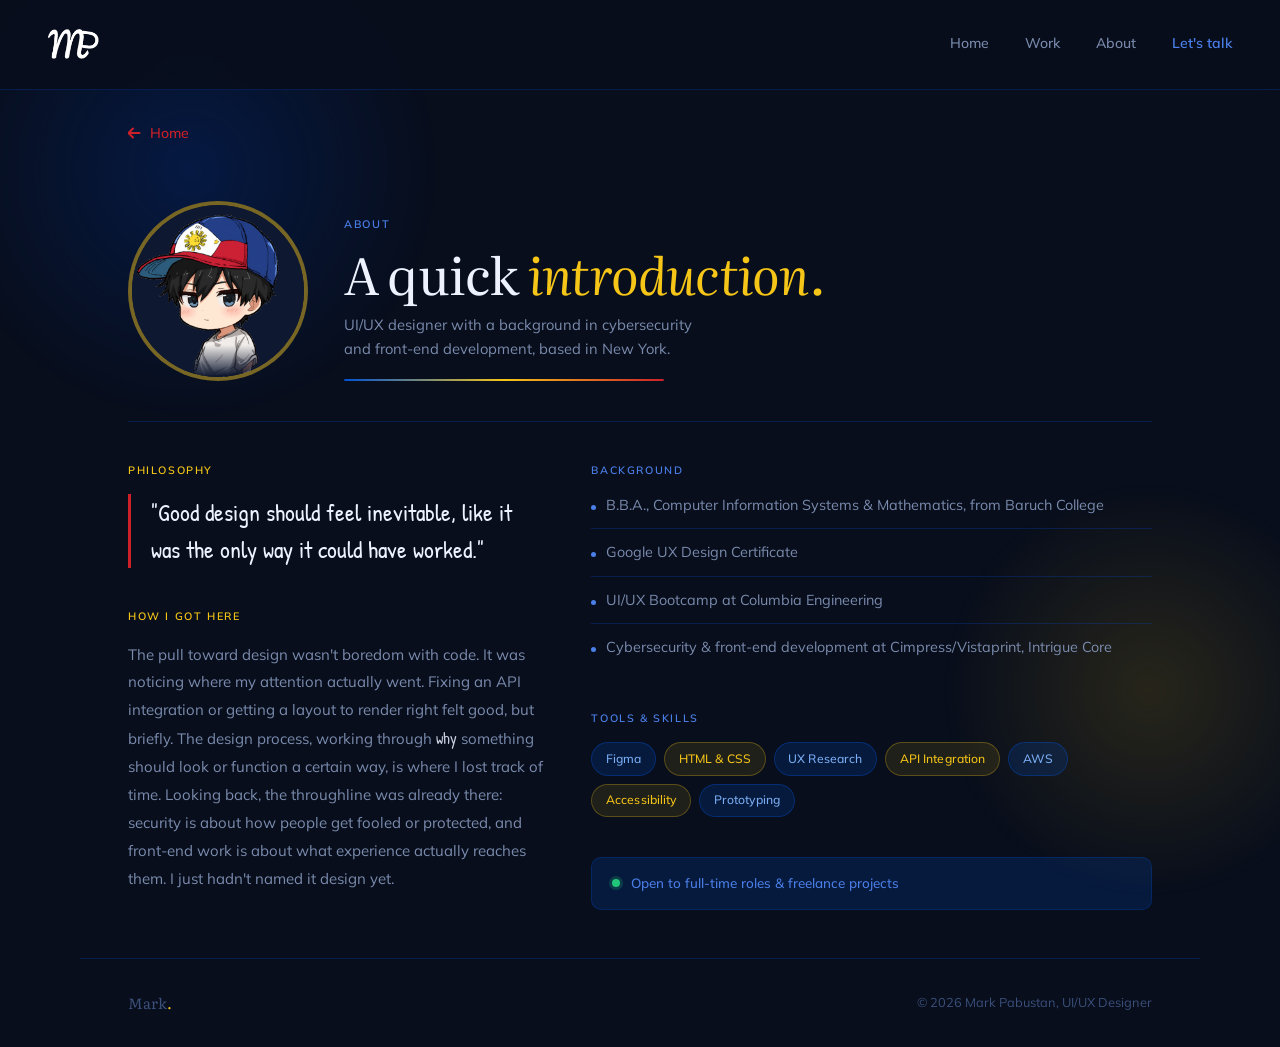
==== about.html @ f440bd7c "Add files via upload" ====
<!DOCTYPE html>
<html lang="en">
<head>
  <meta charset="UTF-8" />
  <meta name="viewport" content="width=device-width, initial-scale=1.0" />
  <title>About, Mark Pabustan</title>
  <link rel="preconnect" href="https://fonts.googleapis.com" />
  <link rel="preconnect" href="https://fonts.gstatic.com" crossorigin />
  <link href="https://fonts.googleapis.com/css2?family=Literata:ital,opsz,wght@0,18..144,400;0,18..144,500;1,18..144,400;1,18..144,500&family=Patrick+Hand&family=Mulish:wght@300;400;500;600&display=swap" rel="stylesheet" />
  <link rel="stylesheet" href="about.css" />

  <!-- Favicon (theme-adaptive) -->
  <link rel="icon" href="images/favicon-light.png" media="(prefers-color-scheme: light)">
  <link rel="icon" href="images/favicon-dark.png" media="(prefers-color-scheme: dark)">
  <link rel="icon" href="images/favicon.ico" sizes="any">
  <link rel="apple-touch-icon" href="images/apple-touch-icon.png">
  <link rel="manifest" href="site.webmanifest">
  <meta name="theme-color" content="#0A0C12">

  <!-- Open Graph / social preview -->
  <meta property="og:type" content="website">
  <meta property="og:site_name" content="Mark Pabustan — UI/UX Designer">
  <meta property="og:title" content="About — Mark Pabustan, UI/UX Designer">
  <meta property="og:description" content="UI/UX designer with a background in cybersecurity and front-end development, based in New York.">
  <meta property="og:image" content="images/og-image.png">
  <meta name="twitter:card" content="summary_large_image">
  <meta name="twitter:title" content="About — Mark Pabustan, UI/UX Designer">
  <meta name="twitter:description" content="UI/UX designer with a background in cybersecurity and front-end development, based in New York.">
  <meta name="twitter:image" content="images/og-image.png">
</head>
<body>

  <a href="#main" class="skip-link">Skip to main content</a>

  <!-- Ambient glows -->
  <div class="glow glow-tl" aria-hidden="true"></div>
  <div class="glow glow-br" aria-hidden="true"></div>

  <!-- NAV -->
  <header>
    <nav class="nav" aria-label="Primary">
      <a href="index.html" class="nav-logo"><img src="images/logo-white.png" alt="Mark Pabustan, home" width="194" height="114"></a>
      <ul class="nav-links" id="nav-links">
        <li><a href="index.html">Home</a></li>
        <li><a href="index.html#work">Work</a></li>
        <li><a href="about.html">About</a></li>
        <li><a href="index.html#contact" class="nav-cta">Let's talk</a></li>
      </ul>
      <button class="nav-toggle" id="nav-toggle" aria-expanded="false" aria-controls="nav-links-mobile" aria-label="Open menu">
        <svg width="22" height="22" viewBox="0 0 22 22" fill="none" stroke="currentColor" stroke-width="1.8" stroke-linecap="round" aria-hidden="true">
          <path d="M3 6h16M3 11h16M3 16h16"/>
        </svg>
      </button>
    </nav>
    <ul class="nav-links-mobile" id="nav-links-mobile">
      <li><a href="index.html">Home</a></li>
      <li><a href="index.html#work">Work</a></li>
      <li><a href="about.html">About</a></li>
      <li><a href="index.html#contact" class="nav-cta">Let's talk</a></li>
    </ul>
  </header>

  <main id="main" class="page">

    <a href="index.html" class="subpage-back load-in" style="--d: 0.05s">
      <svg width="14" height="14" viewBox="0 0 14 14" fill="none" stroke="currentColor" stroke-width="2" stroke-linecap="round" stroke-linejoin="round" aria-hidden="true">
        <path d="M11.5 7h-9M5 2.5L0.5 7 5 11.5"/>
      </svg>
      Home
    </a>

    <!-- HERO -->
    <section class="hero load-in" style="--d: 0.1s" aria-labelledby="about-heading">
      <div class="avatar-wrap">

        <div class="avatar">
          <img src="images/avatar-port-circle.png" alt="Mark Pabustan" style="width:100%;height:100%;object-fit:cover;object-position:center center;position:relative;z-index:1;" />
        </div>

        <div class="hero-text">
          <p class="hero-eyebrow">About</p>
          <h1 id="about-heading">A quick <em>introduction.</em></h1>
          <p class="hero-sub">UI/UX designer with a background in cybersecurity and front-end development, based in New York.</p>
          <div class="rule-wrap" aria-hidden="true">
            <div class="rule-fill"></div>
          </div>
        </div>

      </div>
    </section>

    <div class="section-divider" aria-hidden="true"></div>

    <!-- CONTENT COLUMNS -->
    <div class="about-columns">

      <!-- LEFT — voice & personality -->
      <div class="about-left">

        <div class="about-block reveal">
          <p class="block-label block-label--gold">Philosophy</p>
          <blockquote class="philosophy-quote">
            "Good design should feel inevitable, like it was the only way it could have worked."
          </blockquote>
        </div>

        <div class="about-block reveal">
          <p class="block-label block-label--gold">How I got here</p>
          <p class="body-text">The pull toward design wasn't boredom with code. It was noticing where my attention actually went. Fixing an API integration or getting a layout to render right felt good, but briefly. The design process, working through <em>why</em> something should look or function a certain way, is where I lost track of time. Looking back, the throughline was already there: security is about how people get fooled or protected, and front-end work is about what experience actually reaches them. I just hadn't named it design yet.</p>
        </div>

      </div>

      <!-- RIGHT — facts & structure -->
      <div class="about-right">

        <div class="about-block reveal">
          <p class="block-label block-label--blue">Background</p>
          <ul class="facts-list">
            <li>
              <span class="facts-dot" aria-hidden="true"></span>
              B.B.A., Computer Information Systems &amp; Mathematics, from Baruch College
            </li>
            <li>
              <span class="facts-dot" aria-hidden="true"></span>
              Google UX Design Certificate
            </li>
            <li>
              <span class="facts-dot" aria-hidden="true"></span>
              UI/UX Bootcamp at Columbia Engineering
            </li>
            <li>
              <span class="facts-dot" aria-hidden="true"></span>
              Cybersecurity &amp; front-end development at Cimpress/Vistaprint, Intrigue Core
            </li>
          </ul>
        </div>

        <div class="about-block reveal">
          <p class="block-label block-label--blue">Tools &amp; skills</p>
          <div class="skills-row">
            <span class="skill-pill skill-pill--blue">Figma</span>
            <span class="skill-pill skill-pill--gold">HTML &amp; CSS</span>
            <span class="skill-pill skill-pill--blue">UX Research</span>
            <span class="skill-pill skill-pill--gold">API Integration</span>
            <span class="skill-pill skill-pill--blue">AWS</span>
            <span class="skill-pill skill-pill--gold">Accessibility</span>
            <span class="skill-pill skill-pill--blue">Prototyping</span>
          </div>
        </div>

        <div class="avail-bar reveal">
          <span class="avail-dot" aria-hidden="true"></span>
          <span>Open to full-time roles &amp; freelance projects</span>
        </div>

      </div>

    </div>

  </main>

  <!-- FOOTER -->
  <footer>
    <span class="footer-logo">Mark<span>.</span></span>
    <span class="footer-copy">© 2026 Mark Pabustan, UI/UX Designer</span>
  </footer>

  <script>
    /* ── Mobile nav toggle ── */
    const navToggle = document.getElementById('nav-toggle');
    const mobileNav = document.getElementById('nav-links-mobile');

    // Keep the mobile dropdown pinned directly under the sticky nav,
    // measuring its real height since it can wrap on small screens.
    function updateMobileNavOffset() {
      const headerEl = document.querySelector('.nav') || document.querySelector('.site-header');
      if (headerEl) {
        document.documentElement.style.setProperty('--mobile-nav-offset', headerEl.offsetHeight + 'px');
      }
    }
    updateMobileNavOffset();
    window.addEventListener('resize', updateMobileNavOffset);
    window.addEventListener('orientationchange', updateMobileNavOffset);

    navToggle.addEventListener('click', () => {
      updateMobileNavOffset();
      const isOpen = mobileNav.classList.toggle('is-open');
      navToggle.setAttribute('aria-expanded', String(isOpen));
      navToggle.setAttribute('aria-label', isOpen ? 'Close menu' : 'Open menu');
    });

    mobileNav.querySelectorAll('a').forEach(link => {
      link.addEventListener('click', () => {
        mobileNav.classList.remove('is-open');
        navToggle.setAttribute('aria-expanded', 'false');
        navToggle.setAttribute('aria-label', 'Open menu');
      });
    });

    /* ── Scroll-triggered reveals ── */
    const prefersReducedMotion = window.matchMedia('(prefers-reduced-motion: reduce)').matches;

    if (!prefersReducedMotion) {
      const revealEls = document.querySelectorAll('.reveal');
      const observer = new IntersectionObserver((entries) => {
        entries.forEach(entry => {
          if (entry.isIntersecting) {
            entry.target.classList.add('is-visible');
            observer.unobserve(entry.target);
          }
        });
      }, { threshold: 0, rootMargin: '0px 0px -10% 0px' });

      revealEls.forEach(el => observer.observe(el));
    } else {
      document.querySelectorAll('.reveal, .load-in').forEach(el => el.classList.add('is-visible'));
    }
  </script>

</body>
</html>
---- about.css ----
/* =============================================
   TOKENS — "Philippine Flag"
   Deep navy base, three accent families drawn
   from the flag: royal blue (structure),
   golden sun (personality/voice), red (one
   bold moment — the philosophy quote border
   and nav hover). White becomes chalk text.
   Fraunces display (matches index nav),
   Cormorant Garamond for editorial quotes,
   Outfit for all body and utility text.
============================================= */

@import url('https://fonts.googleapis.com/css2?family=Fraunces:ital,opsz,wght@0,9..144,400;0,9..144,500;1,9..144,400;1,9..144,500&family=Cormorant+Garamond:ital,wght@0,300;0,400;0,500;1,300;1,400;1,500&family=Outfit:wght@300;400;500;600&display=swap');

:root {
  /* ── Surfaces ── */
  --void:         #080E1C;
  --void-2:       #0D1427;
  --surface:      #0E1830;

  /* ── Text ── */
  --chalk:        #EEF2FF;
  --chalk-dim:    #C8D0E0;
  --chalk-quiet:  #7A8BAD;
  --chalk-muted:  #3A4F7A;

  /* ── Flag: Royal Blue ── */
  --blue:         #0052D6;
  --blue-bright:  #4A7FE8;
  --blue-light:   #7AAEF5;
  --blue-soft:    rgba(0, 82, 214, 0.18);
  --blue-line:    rgba(0, 82, 214, 0.25);
  --blue-glow:    rgba(0, 56, 168, 0.28);

  /* ── Flag: Golden Sun ── */
  --gold:         #F5C518;
  --gold-soft:    rgba(245, 197, 24, 0.10);
  --gold-line:    rgba(245, 197, 24, 0.28);
  --gold-ring:    rgba(245, 197, 24, 0.45);
  --gold-glow:    rgba(206, 163, 23, 0.16);

  /* ── Flag: Red ── */
  --red:          #CE2028;
  --red-soft:     rgba(206, 32, 40, 0.15);

  /* ── Green (availability only) ── */
  --green:        #22C77A;
  --green-glow:   rgba(34, 199, 122, 0.20);

  /* ── Typography ── */
  --serif-display: 'Literata', Georgia, serif;
  --serif-voice:   'Patrick Hand', cursive;
  --sans:          'Mulish', -apple-system, BlinkMacSystemFont, sans-serif;

  /* ── Layout ── */
  --measure:      640px;
  --measure-wide: 1120px;

  /* ── Motion ── */
  --ease-out:    cubic-bezier(0.22, 1, 0.36, 1);
  --ease-spring: cubic-bezier(0.34, 1.56, 0.64, 1);
}

/* =============================================
   RESET & BASE
============================================= */
*, *::before, *::after { box-sizing: border-box; margin: 0; padding: 0; }

html { scroll-behavior: smooth; font-size: 16px; }

@media (prefers-reduced-motion: reduce) {
  html { scroll-behavior: auto; }
  *, *::before, *::after {
    animation-duration: 0.01ms !important;
    transition-duration: 0.01ms !important;
  }
}

body {
  background: var(--void);
  color: var(--chalk-dim);
  font-family: var(--sans);
  font-size: 17px;
  line-height: 1.65;
  -webkit-font-smoothing: antialiased;
  overflow-x: hidden;
  position: relative;
}

a { color: var(--blue-bright); text-decoration: none; }

img { max-width: 100%; display: block; }

a:focus-visible,
button:focus-visible {
  outline: 2px solid var(--blue-bright);
  outline-offset: 3px;
  border-radius: 4px;
}

::selection {
  background: var(--blue);
  color: var(--chalk);
}

/* =============================================
   SKIP LINK
============================================= */
.skip-link {
  position: absolute;
  left: -9999px;
  top: 0;
  background: var(--blue-bright);
  color: var(--void);
  padding: 0.75rem 1.25rem;
  border-radius: 6px;
  z-index: 200;
  font-size: 0.9rem;
  font-weight: 600;
}

.skip-link:focus { left: 1rem; top: 1rem; }

/* =============================================
   AMBIENT GLOWS
   Blue top-left (near avatar, flag's blue field),
   gold bottom-right (the golden sun radiating out).
============================================= */
.glow {
  position: fixed;
  border-radius: 50%;
  pointer-events: none;
  z-index: 0;
  filter: blur(1px);
}

.glow-tl {
  top: -80px;
  left: -60px;
  width: 500px;
  height: 500px;
  background: radial-gradient(circle, var(--blue-glow), transparent 70%);
}

.glow-br {
  bottom: 0;
  right: -80px;
  width: 420px;
  height: 420px;
  background: radial-gradient(circle, var(--gold-glow), transparent 70%);
}

/* =============================================
   ENTRANCE ANIMATIONS
============================================= */
.load-in {
  opacity: 0;
  transform: translateY(24px);
  animation: load-in-rise 0.85s var(--ease-out) forwards;
  animation-delay: var(--d, 0s);
}

@keyframes load-in-rise {
  from { opacity: 0; transform: translateY(24px); }
  to   { opacity: 1; transform: translateY(0); }
}

.reveal {
  opacity: 0;
  transform: translateY(28px);
  transition: opacity 0.7s var(--ease-spring), transform 0.7s var(--ease-spring);
}

.reveal.is-visible {
  opacity: 1;
  transform: translateY(0);
}

/* =============================================
   NAV
============================================= */
.nav {
  position: sticky;
  top: 0;
  z-index: 100;
  display: flex;
  align-items: center;
  justify-content: space-between;
  padding: 1.4rem 3rem;
  background: rgba(8, 14, 28, 0.90);
  backdrop-filter: blur(10px);
  -webkit-backdrop-filter: blur(10px);
  border-bottom: 1px solid var(--blue-line);
}

.nav-logo {
  display: inline-flex;
  align-items: center;
  min-height: 44px;
}

.nav-logo img {
  height: 30px;
  width: auto;
  display: block;
}

.nav-links {
  display: flex;
  align-items: center;
  gap: 2.25rem;
  list-style: none;
}

.nav-links a {
  font-size: 0.88rem;
  font-weight: 500;
  color: var(--chalk-quiet);
  position: relative;
  padding-bottom: 2px;
  display: inline-flex;
  align-items: center;
  min-height: 44px;
  transition: color 0.2s ease;
}

/* Nav hover — red underline, the flag's boldest color */
.nav-links a::after {
  content: '';
  position: absolute;
  left: 0;
  bottom: 10px;
  width: 0%;
  height: 2px;
  background: var(--red);
  border-radius: 2px;
  transition: width 0.25s var(--ease-out);
}

.nav-links a:hover { color: var(--chalk); }
.nav-links a:hover::after,
.nav-links a:focus-visible::after { width: 100%; }

.nav-cta {
  color: var(--blue-bright) !important;
  font-weight: 600 !important;
}

.nav-cta:hover { color: var(--gold) !important; }
.nav-cta::after { background: var(--gold) !important; }

.nav-toggle {
  display: none;
  align-items: center;
  justify-content: center;
  width: 44px;
  height: 44px;
  background: none;
  border: none;
  color: var(--chalk);
  cursor: pointer;
  border-radius: 8px;
}

.nav-toggle:hover { background: var(--blue-soft); }

.nav-links-mobile {
  display: none;
  list-style: none;
  flex-direction: column;
  background: var(--void-2);
  border-bottom: 1px solid var(--blue-line);
  position: relative;
  z-index: 100;
}

.nav-links-mobile.is-open { display: flex; }

.nav-links-mobile li { border-top: 1px solid var(--blue-line); }
.nav-links-mobile li:first-child { border-top: none; }

.nav-links-mobile a {
  display: flex;
  align-items: center;
  min-height: 48px;
  padding: 0 1.25rem;
  font-size: 0.95rem;
  font-weight: 500;
  color: var(--chalk-quiet);
  transition: color 0.2s ease;
}

.nav-links-mobile a:hover { color: var(--chalk); }
.nav-links-mobile a.nav-cta { color: var(--blue-bright); font-weight: 600; }

/* =============================================
   PAGE FRAME
============================================= */
.page {
  max-width: var(--measure-wide);
  margin: 0 auto;
  padding: 0 3rem;
  position: relative;
  z-index: 1;
}

/* =============================================
   BACK LINK — red, the flag's accent colour
============================================= */
.subpage-back {
  display: inline-flex;
  align-items: center;
  gap: 0.5rem;
  font-size: 0.88rem;
  font-weight: 500;
  color: var(--red);
  margin: 2rem 0 1rem;
  transition: opacity 0.2s ease;
}

.subpage-back:hover { opacity: 0.75; }

/* =============================================
   HERO — avatar left, intro text right
============================================= */
.hero {
  padding: clamp(1.5rem, 4vw, 2.5rem) 0 2rem;
}

.avatar-wrap {
  display: flex;
  align-items: flex-end;
  gap: 2.25rem;
}

/* ── Avatar ── */
.avatar {
  width: 180px;
  height: 180px;
  border-radius: 50%;
  background: var(--surface);
  border: 4px solid var(--gold-ring);
  display: flex;
  flex-direction: column;
  align-items: center;
  justify-content: center;
  flex-shrink: 0;
  position: relative;
  overflow: hidden;
}

/* Gold sun glow behind the avatar */
.avatar::before {
  content: '';
  position: absolute;
  inset: -14px;
  border-radius: 50%;
  background: radial-gradient(circle, rgba(245, 197, 24, 0.14), transparent 65%);
  pointer-events: none;
  z-index: 0;
}

/* Avatar photo — bottom-anchored so head + torso are visible */
.avatar img {
  position: absolute;
  bottom: 0;
  left: 50%;
  transform: translateX(-50%);
  width: 88%;
  height: auto;
  object-fit: contain;
  object-position: top center;
  z-index: 1;
}

/* Fade bottom edge to blend white bg into navy surface */
.avatar::after {
  content: '';
  position: absolute;
  bottom: 0;
  left: 0;
  right: 0;
  height: 32px;
  background: linear-gradient(to top, var(--surface), transparent);
  z-index: 2;
  pointer-events: none;
}

.avatar-icon {
  width: 52px;
  height: 52px;
  color: var(--gold);
  position: relative;
  z-index: 1;
  margin-bottom: 6px;
}

.avatar-label {
  font-size: 0.6rem;
  font-weight: 600;
  letter-spacing: 0.12em;
  text-transform: uppercase;
  color: var(--chalk-muted);
  position: relative;
  z-index: 1;
}

/* ── Hero text ── */
.hero-text { flex: 1; min-width: 0; }

.hero-eyebrow {
  font-size: 0.68rem;
  font-weight: 600;
  letter-spacing: 0.16em;
  text-transform: uppercase;
  color: var(--blue-bright);
  margin-bottom: 0.65rem;
}

.hero h1,
.hero-text h1 {
  font-family: var(--serif-display);
  font-weight: 400;
  font-size: clamp(2.2rem, 4.5vw, 3.2rem);
  line-height: 1.1;
  color: var(--chalk);
  margin: 0 0 0.75rem;
  letter-spacing: -0.015em;
}

.hero h1 em,
.hero-text h1 em {
  font-style: italic;
  color: var(--gold);
}

.hero-sub {
  font-size: 0.92rem;
  color: var(--chalk-quiet);
  line-height: 1.65;
  max-width: 42ch;
}

/* ── Animated gradient rule: blue → gold → red (flag stripe order) ── */
.rule-wrap {
  margin-top: 1.1rem;
  height: 2px;
  background: var(--blue-line);
  border-radius: 2px;
  overflow: hidden;
  max-width: 320px;
}

.rule-fill {
  height: 100%;
  width: 0%;
  background: linear-gradient(90deg, var(--blue), var(--gold), var(--red));
  border-radius: 2px;
  animation: rule-draw 1.3s var(--ease-out) 0.5s forwards;
}

@keyframes rule-draw {
  from { width: 0%; }
  to   { width: 100%; }
}

/* =============================================
   SECTION DIVIDER
============================================= */
.section-divider {
  height: 1px;
  background: var(--blue-line);
  margin: 0.5rem 0 0;
}

/* =============================================
   CONTENT COLUMNS
============================================= */
.about-columns {
  display: grid;
  grid-template-columns: 1fr 1.35fr;
  gap: 3rem;
  padding: 2.5rem 0 3rem;
}

.about-left,
.about-right {
  display: flex;
  flex-direction: column;
  gap: 2.5rem;
}

/* =============================================
   BLOCK LABELS
   Gold — voice and personality (left column)
   Blue — facts and structure (right column)
============================================= */
.block-label {
  font-size: 0.67rem;
  font-weight: 600;
  letter-spacing: 0.15em;
  text-transform: uppercase;
  margin-bottom: 0.9rem;
  display: block;
}

.block-label--gold { color: var(--gold); }
.block-label--blue { color: var(--blue-bright); }

/* =============================================
   PHILOSOPHY QUOTE
   Red left border — the flag's boldest colour
   given its one strong structural moment.
============================================= */
.philosophy-quote {
  font-family: var(--serif-voice);
  font-style: normal;
  font-weight: 400;
  font-size: clamp(1.25rem, 2.2vw, 1.5rem);
  line-height: 1.55;
  color: var(--chalk);
  border: none;
  padding: 0 0 0 1.25rem;
  margin: 0;
  border-left: 3px solid var(--red);
}

/* =============================================
   BODY TEXT
============================================= */
.body-text {
  font-size: 0.94rem;
  line-height: 1.85;
  color: var(--chalk-quiet);
}

.body-text em {
  font-style: normal;
  color: var(--chalk-dim);
  font-family: var(--serif-voice);
  font-size: 1.06em;
}

/* =============================================
   FACTS LIST
============================================= */
.facts-list { list-style: none; }

.facts-list li {
  font-size: 0.9rem;
  color: var(--chalk-quiet);
  padding: 0.75rem 0;
  border-top: 1px solid var(--blue-line);
  line-height: 1.55;
  display: flex;
  align-items: baseline;
  gap: 0.6rem;
}

.facts-list li:first-child {
  border-top: none;
  padding-top: 0;
}

.facts-dot {
  width: 5px;
  height: 5px;
  border-radius: 50%;
  background: var(--blue-bright);
  flex-shrink: 0;
  margin-top: 7px;
}

/* =============================================
   SKILL PILLS
   Blue — design tools and methods
   Gold — technical / engineering skills
============================================= */
.skills-row {
  display: flex;
  flex-wrap: wrap;
  gap: 0.5rem;
}

.skill-pill {
  font-size: 0.76rem;
  font-weight: 500;
  padding: 0.35rem 0.85rem;
  border-radius: 999px;
  letter-spacing: 0.01em;
}

.skill-pill--blue {
  color: var(--blue-light);
  background: var(--blue-soft);
  border: 1px solid rgba(0, 82, 214, 0.35);
}

.skill-pill--gold {
  color: var(--gold);
  background: var(--gold-soft);
  border: 1px solid var(--gold-line);
}

/* =============================================
   AVAILABILITY BAR — green dot signals "open"
============================================= */
.avail-bar {
  display: flex;
  align-items: center;
  gap: 0.7rem;
  padding: 0.9rem 1.2rem;
  background: var(--blue-soft);
  border: 1px solid var(--blue-line);
  border-radius: 10px;
}

.avail-dot {
  width: 8px;
  height: 8px;
  border-radius: 50%;
  background: var(--green);
  flex-shrink: 0;
  box-shadow: 0 0 0 3px var(--green-glow);
}

.avail-bar span {
  font-size: 0.84rem;
  font-weight: 500;
  color: var(--blue-bright);
}

/* =============================================
   FOOTER
============================================= */
footer {
  border-top: 1px solid var(--blue-line);
  padding: 2rem 3rem;
  display: flex;
  align-items: center;
  justify-content: space-between;
  gap: 1rem;
  max-width: var(--measure-wide);
  margin: 0 auto;
  position: relative;
  z-index: 1;
}

.footer-logo {
  font-family: var(--serif-display);
  font-size: 0.92rem;
  color: var(--chalk-muted);
}

.footer-logo span { color: var(--gold); }

.footer-copy {
  font-size: 0.8rem;
  color: var(--chalk-muted);
}

/* =============================================
   RESPONSIVE — 1024px
============================================= */
@media (max-width: 1024px) {
  .page  { padding: 0 2.25rem; }
  .nav   { padding: 1.2rem 2.25rem; }
  footer { padding: 1.75rem 2.25rem; }
}

/* =============================================
   RESPONSIVE — 900px
============================================= */
@media (max-width: 900px) {
  .nav        { padding: 1.1rem 1.75rem; }
  .nav-links  { gap: 1.5rem; }
  .page       { padding: 0 1.75rem; }

  .about-columns {
    grid-template-columns: 1fr;
    gap: 2rem;
    padding-bottom: 2.5rem;
  }

  footer { padding: 1.75rem; }
}

/* =============================================
   RESPONSIVE — 640px (mobile)
============================================= */
@media (max-width: 640px) {
  .nav-links  { display: none; }
  .nav-toggle { display: flex; order: -1; }
  .nav-logo { order: 1; }
  .nav { z-index: 101; }

  /* Pinned mobile dropdown — stays fixed directly under the sticky
     nav as the page scrolls, instead of scrolling away with content. */
  .nav-links-mobile.is-open {
    position: fixed;
    top: var(--mobile-nav-offset, 64px);
    left: 0;
    right: 0;
    max-height: calc(100vh - var(--mobile-nav-offset, 64px));
    overflow-y: auto;
    z-index: 99;
  }
  .nav        { padding: 1rem 1.25rem; }
  .page       { padding: 0 1.25rem; }

  /* Stack avatar above headline on small screens */
  .avatar-wrap {
    flex-direction: column;
    align-items: flex-start;
    gap: 1.5rem;
  }

  .avatar {
    width: 140px;
    height: 140px;
  }

  .avatar-icon {
    width: 40px;
    height: 40px;
  }

  .rule-wrap { max-width: 100%; }

  footer {
    flex-direction: column;
    text-align: center;
    padding: 1.5rem 1.25rem;
    gap: 0.5rem;
  }

  .glow { display: none; }
}

/* =============================================
   RESPONSIVE — 400px
============================================= */
@media (max-width: 400px) {
  .hero h1,
  .hero-text h1 { font-size: clamp(1.9rem, 10vw, 2.4rem); }

  .avatar {
    width: 120px;
    height: 120px;
  }
}
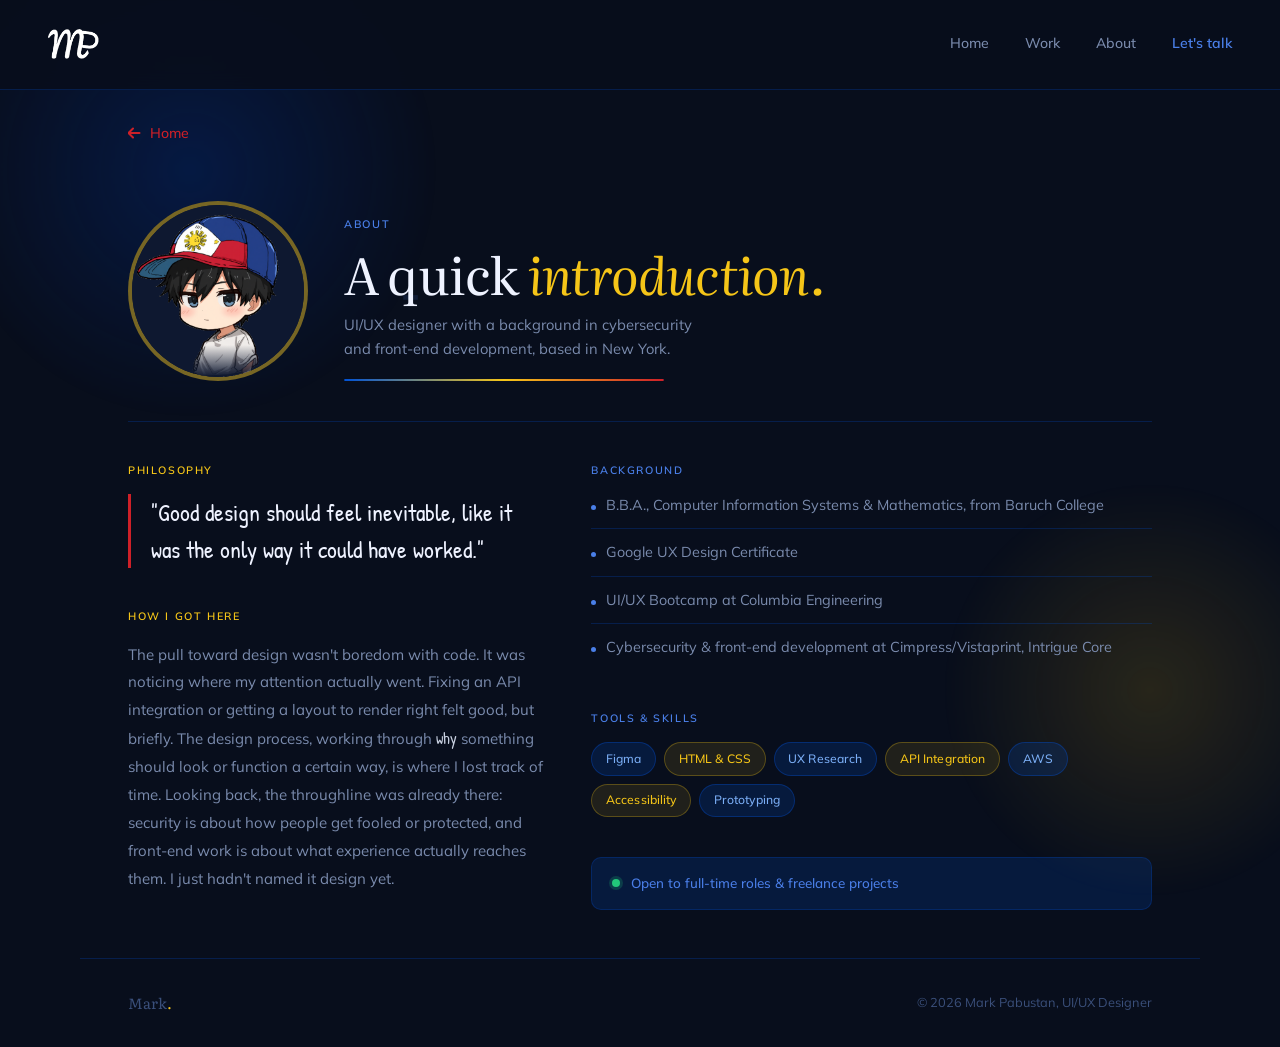
==== commit d5f8ada2: "Add files via upload" ====
--- a/about.html
+++ b/about.html
@@ -29,6 +29,8 @@
   <meta name="twitter:image" content="images/og-image.png">
 </head>
 <body>
+
+  <canvas id="glitch-bg" aria-hidden="true"></canvas>
 
   <a href="#main" class="skip-link">Skip to main content</a>
 
@@ -166,6 +168,8 @@
     <span class="footer-copy">© 2026 Mark Pabustan, UI/UX Designer</span>
   </footer>
 
+  <script src="glitch-bg.js"></script>
+
   <script>
     /* ── Mobile nav toggle ── */
     const navToggle = document.getElementById('nav-toggle');
--- a/about.css
+++ b/about.css
@@ -85,6 +85,25 @@
   -webkit-font-smoothing: antialiased;
   overflow-x: hidden;
   position: relative;
+}
+
+/* =============================================
+   GLITCH BACKGROUND
+   Full-page, fixed, always running. Sits behind
+   everything else on the page (nav, glows, content
+   are all layered above it). Not paused for
+   prefers-reduced-motion — kept deliberately slow
+   and faint instead, same call as index.html's
+   matrix-bg.
+============================================= */
+#glitch-bg {
+  position: fixed;
+  inset: 0;
+  width: 100vw;
+  height: 100vh;
+  z-index: -1;
+  pointer-events: none;
+  display: block;
 }
 
 a { color: var(--blue-bright); text-decoration: none; }
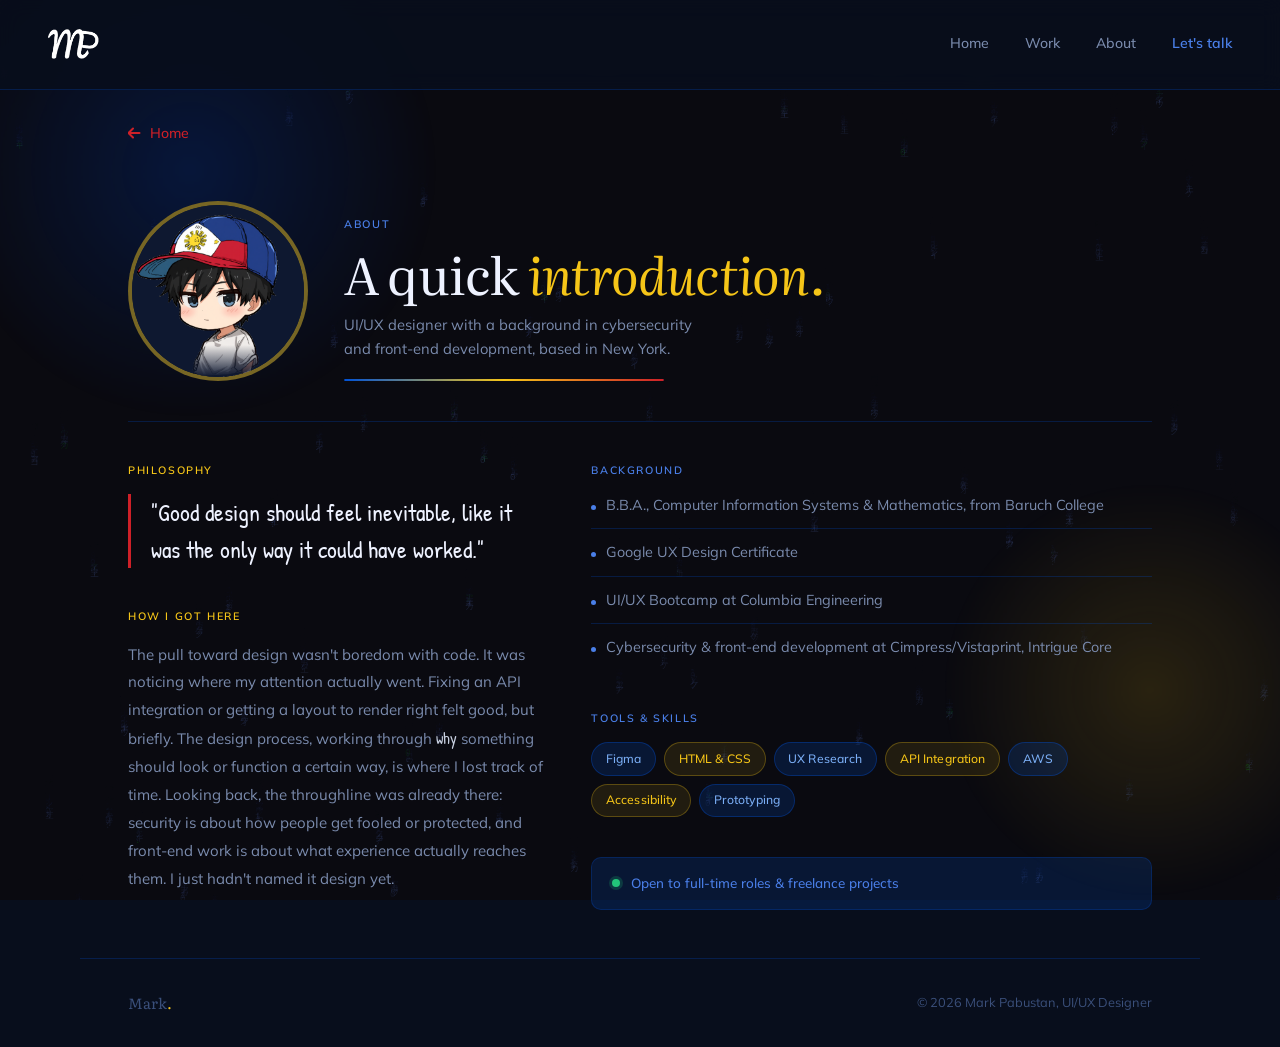
==== commit 2680fad4: "Add files via upload" ====
--- a/about.html
+++ b/about.html
@@ -30,7 +30,7 @@
 </head>
 <body>
 
-  <canvas id="glitch-bg" aria-hidden="true"></canvas>
+  <canvas id="matrix-bg" aria-hidden="true"></canvas>
 
   <a href="#main" class="skip-link">Skip to main content</a>
 
@@ -168,7 +168,7 @@
     <span class="footer-copy">© 2026 Mark Pabustan, UI/UX Designer</span>
   </footer>
 
-  <script src="glitch-bg.js"></script>
+  <script src="matrix-bg.js"></script>
 
   <script>
     /* ── Mobile nav toggle ── */
--- a/about.css
+++ b/about.css
@@ -96,7 +96,7 @@
    and faint instead, same call as index.html's
    matrix-bg.
 ============================================= */
-#glitch-bg {
+#matrix-bg {
   position: fixed;
   inset: 0;
   width: 100vw;
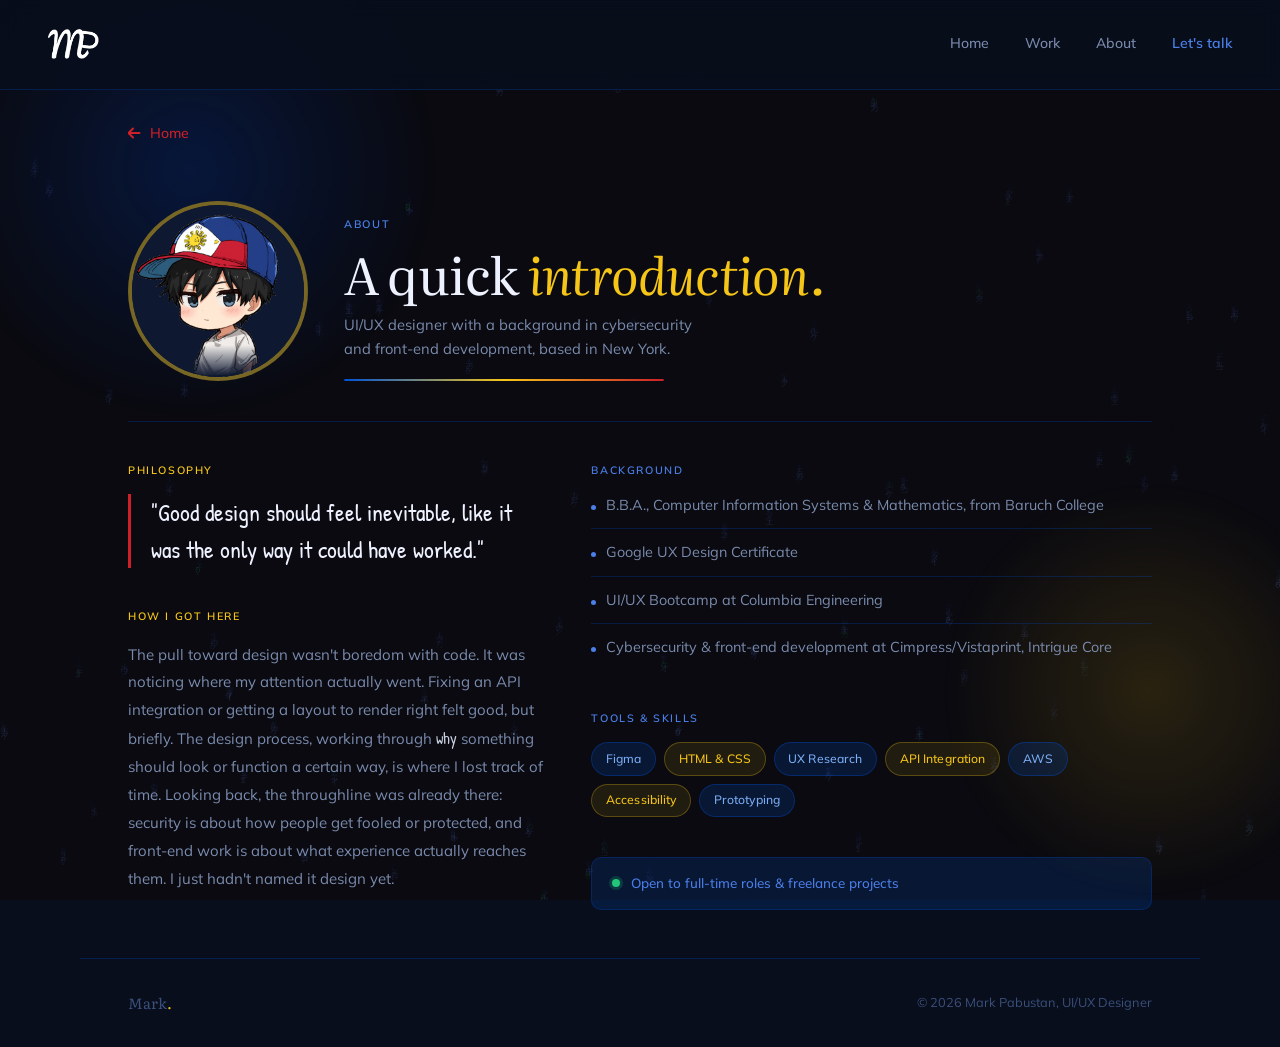
==== commit f41a25bf: "Add files via upload" ====
--- a/about.html
+++ b/about.html
@@ -29,6 +29,7 @@
   <meta name="twitter:image" content="images/og-image.png">
 </head>
 <body>
+  <script src="page-transitions.js"></script>
 
   <canvas id="matrix-bg" aria-hidden="true"></canvas>
 
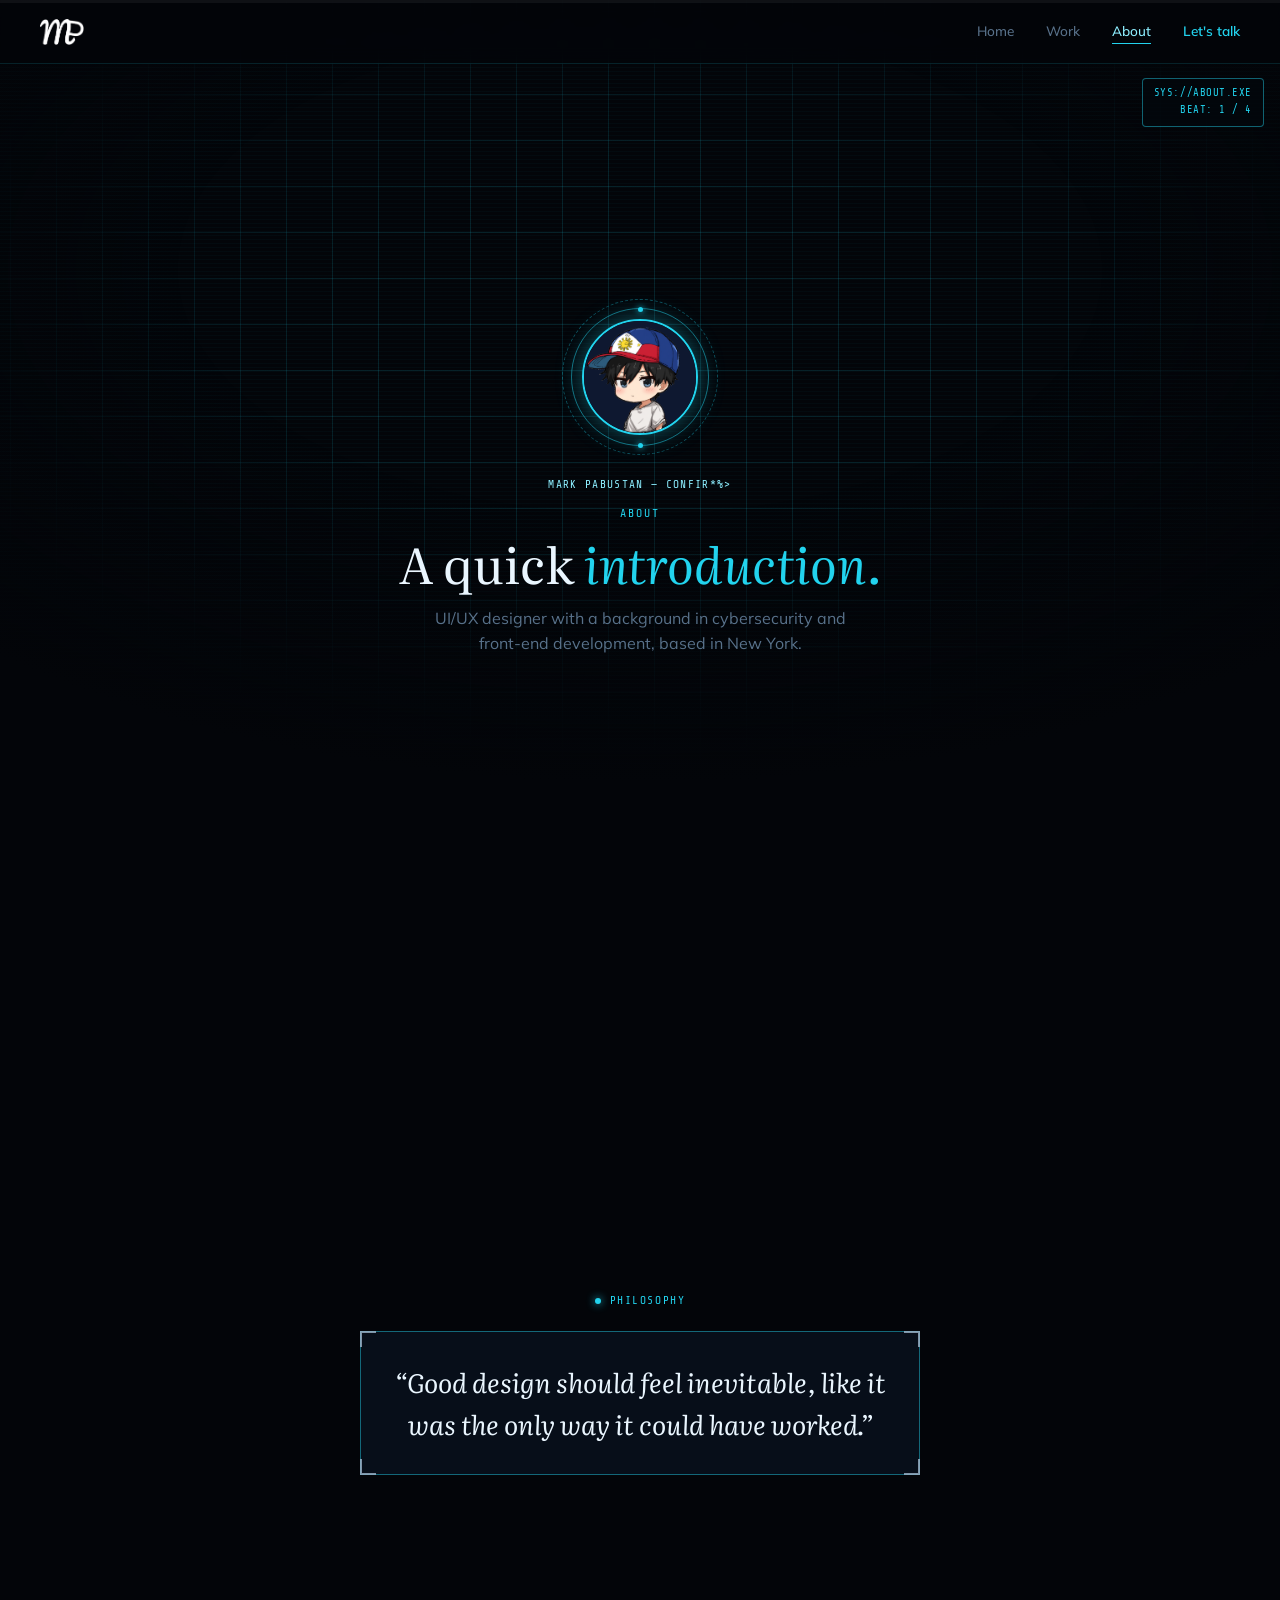
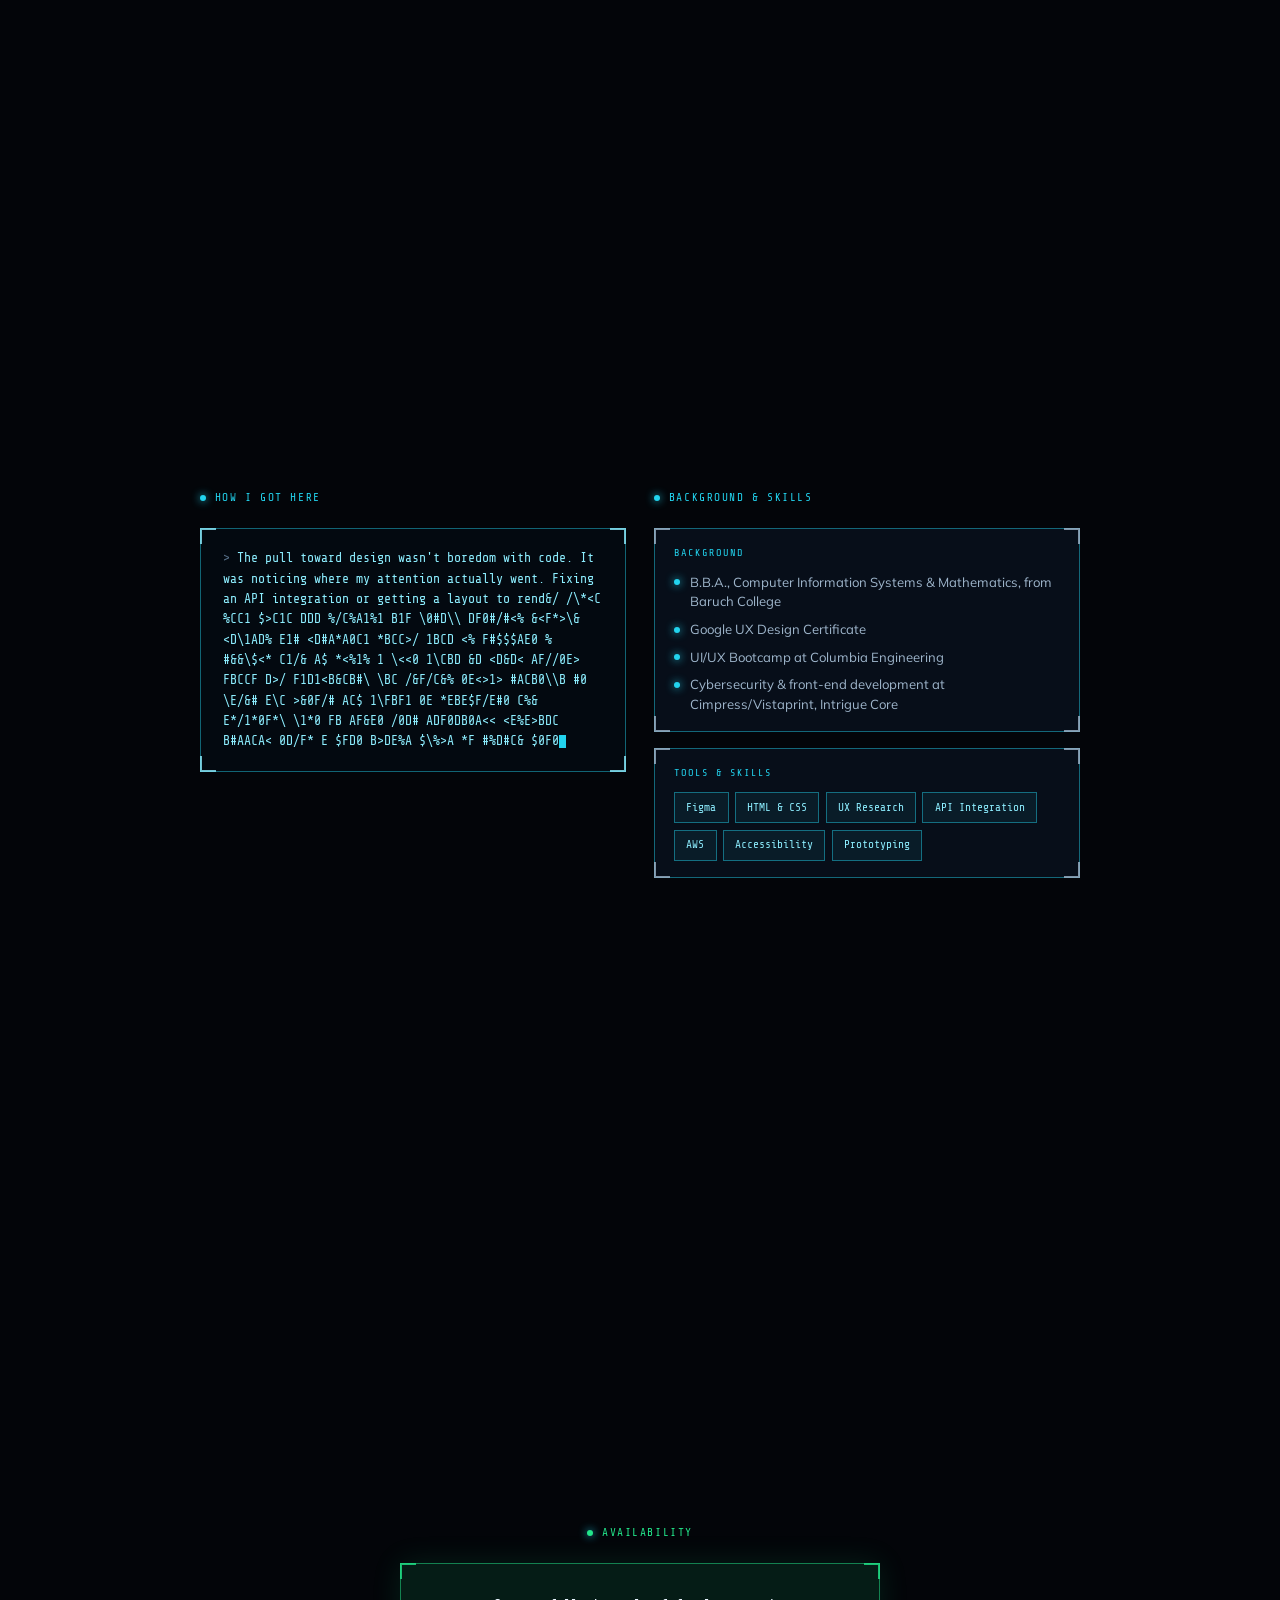
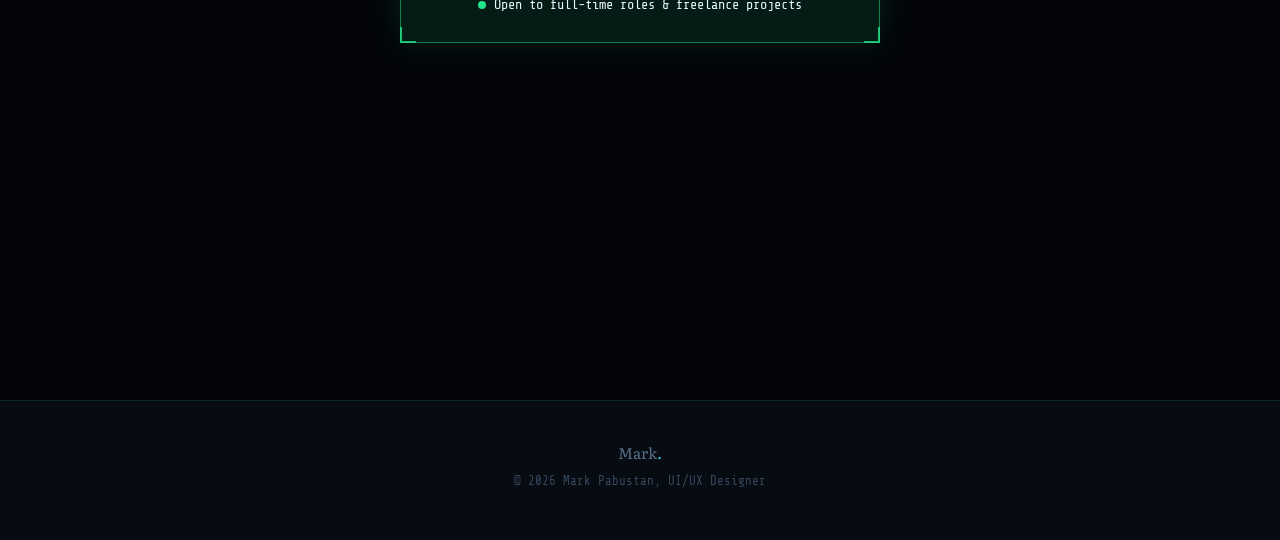
==== commit 5f895440: "Add files via upload" ====
--- a/about.html
+++ b/about.html
@@ -6,7 +6,7 @@
   <title>About, Mark Pabustan</title>
   <link rel="preconnect" href="https://fonts.googleapis.com" />
   <link rel="preconnect" href="https://fonts.gstatic.com" crossorigin />
-  <link href="https://fonts.googleapis.com/css2?family=Literata:ital,opsz,wght@0,18..144,400;0,18..144,500;1,18..144,400;1,18..144,500&family=Patrick+Hand&family=Mulish:wght@300;400;500;600&display=swap" rel="stylesheet" />
+  <link href="https://fonts.googleapis.com/css2?family=Share+Tech+Mono&family=Literata:ital,opsz,wght@0,18..144,400;0,18..144,500;1,18..144,400&family=Mulish:wght@400;500;600;700&display=swap" rel="stylesheet" />
   <link rel="stylesheet" href="about.css" />
 
   <!-- Favicon (theme-adaptive) -->
@@ -15,7 +15,7 @@
   <link rel="icon" href="images/favicon.ico" sizes="any">
   <link rel="apple-touch-icon" href="images/apple-touch-icon.png">
   <link rel="manifest" href="site.webmanifest">
-  <meta name="theme-color" content="#0A0C12">
+  <meta name="theme-color" content="#030509">
 
   <!-- Open Graph / social preview -->
   <meta property="og:type" content="website">
@@ -31,13 +31,14 @@
 <body>
   <script src="page-transitions.js"></script>
 
-  <canvas id="matrix-bg" aria-hidden="true"></canvas>
-
   <a href="#main" class="skip-link">Skip to main content</a>
 
-  <!-- Ambient glows -->
-  <div class="glow glow-tl" aria-hidden="true"></div>
-  <div class="glow glow-br" aria-hidden="true"></div>
+  <!-- Fixed HUD backdrop -->
+  <div class="corridor-bg"><div class="corridor-grid" id="corridor-grid"></div></div>
+  <div class="scanlines"></div>
+  <div class="corridor-vign"></div>
+  <div class="progress-track"><div class="progress-fill" id="progress-fill"></div></div>
+  <div class="hud-readout" id="hud-readout" aria-hidden="true">SYS://ABOUT.EXE<br>BEAT: 1 / 4</div>
 
   <!-- NAV -->
   <header>
@@ -46,7 +47,7 @@
       <ul class="nav-links" id="nav-links">
         <li><a href="index.html">Home</a></li>
         <li><a href="index.html#work">Work</a></li>
-        <li><a href="about.html">About</a></li>
+        <li><a href="about.html" class="is-current">About</a></li>
         <li><a href="index.html#contact" class="nav-cta">Let's talk</a></li>
       </ul>
       <button class="nav-toggle" id="nav-toggle" aria-expanded="false" aria-controls="nav-links-mobile" aria-label="Open menu">
@@ -63,165 +64,99 @@
     </ul>
   </header>
 
-  <main id="main" class="page">
+  <main id="main" class="beat-wrap">
 
-    <a href="index.html" class="subpage-back load-in" style="--d: 0.05s">
-      <svg width="14" height="14" viewBox="0 0 14 14" fill="none" stroke="currentColor" stroke-width="2" stroke-linecap="round" stroke-linejoin="round" aria-hidden="true">
-        <path d="M11.5 7h-9M5 2.5L0.5 7 5 11.5"/>
-      </svg>
-      Home
-    </a>
-
-    <!-- HERO -->
-    <section class="hero load-in" style="--d: 0.1s" aria-labelledby="about-heading">
-      <div class="avatar-wrap">
-
-        <div class="avatar">
-          <img src="images/avatar-port-circle.png" alt="Mark Pabustan" style="width:100%;height:100%;object-fit:cover;object-position:center center;position:relative;z-index:1;" />
+    <!-- BEAT 0 — HERO -->
+    <section class="beat" id="beat-hero" data-beat="0">
+      <div class="beat-inner">
+        <div class="scan-rig">
+          <div class="scan-ring r1"></div>
+          <div class="scan-ring r2"></div>
+          <div class="photo"><img src="images/avatar-port-circle.png" alt="Mark Pabustan"></div>
         </div>
-
         <div class="hero-text">
-          <p class="hero-eyebrow">About</p>
-          <h1 id="about-heading">A quick <em>introduction.</em></h1>
-          <p class="hero-sub">UI/UX designer with a background in cybersecurity and front-end development, based in New York.</p>
-          <div class="rule-wrap" aria-hidden="true">
-            <div class="rule-fill"></div>
-          </div>
+          <p class="scan-tag" id="scan-tag"></p>
+          <p class="eyebrow">About</p>
+          <h1>A quick <em>introduction.</em></h1>
+          <p class="sub">UI/UX designer with a background in cybersecurity and front-end development, based in New York.</p>
         </div>
-
+      </div>
+      <div class="scroll-cue" id="scroll-cue">
+        <span class="chevrons">
+          <svg width="14" height="8" viewBox="0 0 14 8" fill="none" stroke="currentColor" stroke-width="2" stroke-linecap="round"><path d="M1 1l6 6 6-6"/></svg>
+          <svg width="14" height="8" viewBox="0 0 14 8" fill="none" stroke="currentColor" stroke-width="2" stroke-linecap="round"><path d="M1 1l6 6 6-6"/></svg>
+        </span>
+        Scroll to read on
       </div>
     </section>
 
-    <div class="section-divider" aria-hidden="true"></div>
+    <!-- BEAT 1 — PHILOSOPHY -->
+    <section class="beat" id="beat-philosophy" data-beat="1">
+      <div class="beat-inner">
+        <p class="chapter-label"><span class="dot"></span>Philosophy</p>
+        <div class="hud-frame quote-panel">
+          <p>&ldquo;Good design should feel inevitable, like it was the only way it could have worked.&rdquo;</p>
+        </div>
+      </div>
+    </section>
 
-    <!-- CONTENT COLUMNS -->
-    <div class="about-columns">
-
-      <!-- LEFT — voice & personality -->
-      <div class="about-left">
-
-        <div class="about-block reveal">
-          <p class="block-label block-label--gold">Philosophy</p>
-          <blockquote class="philosophy-quote">
-            "Good design should feel inevitable, like it was the only way it could have worked."
-          </blockquote>
-        </div>
-
-        <div class="about-block reveal">
-          <p class="block-label block-label--gold">How I got here</p>
-          <p class="body-text">The pull toward design wasn't boredom with code. It was noticing where my attention actually went. Fixing an API integration or getting a layout to render right felt good, but briefly. The design process, working through <em>why</em> something should look or function a certain way, is where I lost track of time. Looking back, the throughline was already there: security is about how people get fooled or protected, and front-end work is about what experience actually reaches them. I just hadn't named it design yet.</p>
-        </div>
-
-      </div>
-
-      <!-- RIGHT — facts & structure -->
-      <div class="about-right">
-
-        <div class="about-block reveal">
-          <p class="block-label block-label--blue">Background</p>
-          <ul class="facts-list">
-            <li>
-              <span class="facts-dot" aria-hidden="true"></span>
-              B.B.A., Computer Information Systems &amp; Mathematics, from Baruch College
-            </li>
-            <li>
-              <span class="facts-dot" aria-hidden="true"></span>
-              Google UX Design Certificate
-            </li>
-            <li>
-              <span class="facts-dot" aria-hidden="true"></span>
-              UI/UX Bootcamp at Columbia Engineering
-            </li>
-            <li>
-              <span class="facts-dot" aria-hidden="true"></span>
-              Cybersecurity &amp; front-end development at Cimpress/Vistaprint, Intrigue Core
-            </li>
-          </ul>
-        </div>
-
-        <div class="about-block reveal">
-          <p class="block-label block-label--blue">Tools &amp; skills</p>
-          <div class="skills-row">
-            <span class="skill-pill skill-pill--blue">Figma</span>
-            <span class="skill-pill skill-pill--gold">HTML &amp; CSS</span>
-            <span class="skill-pill skill-pill--blue">UX Research</span>
-            <span class="skill-pill skill-pill--gold">API Integration</span>
-            <span class="skill-pill skill-pill--blue">AWS</span>
-            <span class="skill-pill skill-pill--gold">Accessibility</span>
-            <span class="skill-pill skill-pill--blue">Prototyping</span>
+    <!-- BEAT 2 — HOW I GOT HERE (left) + BACKGROUND & SKILLS (right) -->
+    <section class="beat" id="beat-origin" data-beat="2">
+      <div class="beat-inner duo">
+        <div class="duo-col">
+          <p class="chapter-label"><span class="dot"></span>How I got here</p>
+          <div class="hud-frame terminal-block" id="origin-terminal">
+            <span class="prompt">&gt; </span><span id="origin-text"></span><span class="cursor"></span>
           </div>
         </div>
+        <div class="duo-col">
+          <p class="chapter-label"><span class="dot"></span>Background &amp; skills</p>
+          <div class="split-panels">
+            <div class="hud-frame sub-panel">
+              <span class="sub-label">Background</span>
+              <div class="rack-list">
+                <div class="rack-row"><span class="rack-led"></span><span class="txt">B.B.A., Computer Information Systems &amp; Mathematics, from Baruch College</span></div>
+                <div class="rack-row"><span class="rack-led"></span><span class="txt">Google UX Design Certificate</span></div>
+                <div class="rack-row"><span class="rack-led"></span><span class="txt">UI/UX Bootcamp at Columbia Engineering</span></div>
+                <div class="rack-row"><span class="rack-led"></span><span class="txt">Cybersecurity &amp; front-end development at Cimpress/Vistaprint, Intrigue Core</span></div>
+              </div>
+            </div>
+            <div class="hud-frame sub-panel">
+              <span class="sub-label">Tools &amp; skills</span>
+              <div class="skills-cloud">
+                <span class="skill-chip">Figma</span>
+                <span class="skill-chip">HTML &amp; CSS</span>
+                <span class="skill-chip">UX Research</span>
+                <span class="skill-chip">API Integration</span>
+                <span class="skill-chip">AWS</span>
+                <span class="skill-chip">Accessibility</span>
+                <span class="skill-chip">Prototyping</span>
+              </div>
+            </div>
+          </div>
+        </div>
+      </div>
+    </section>
 
-        <div class="avail-bar reveal">
-          <span class="avail-dot" aria-hidden="true"></span>
-          <span>Open to full-time roles &amp; freelance projects</span>
+    <!-- BEAT 3 — AVAILABILITY (exact original copy) -->
+    <section class="beat" id="beat-availability" data-beat="3">
+      <div class="beat-inner">
+        <p class="chapter-label"><span class="dot"></span>Availability</p>
+        <div class="hud-frame avail-panel">
+          <div class="avail-status"><span class="avail-dot" aria-hidden="true"></span>Open to full-time roles &amp; freelance projects</div>
         </div>
-
       </div>
-
-    </div>
+    </section>
 
   </main>
 
   <!-- FOOTER -->
   <footer>
     <span class="footer-logo">Mark<span>.</span></span>
-    <span class="footer-copy">© 2026 Mark Pabustan, UI/UX Designer</span>
+    <span>© 2026 Mark Pabustan, UI/UX Designer</span>
   </footer>
 
-  <script src="matrix-bg.js"></script>
-
-  <script>
-    /* ── Mobile nav toggle ── */
-    const navToggle = document.getElementById('nav-toggle');
-    const mobileNav = document.getElementById('nav-links-mobile');
-
-    // Keep the mobile dropdown pinned directly under the sticky nav,
-    // measuring its real height since it can wrap on small screens.
-    function updateMobileNavOffset() {
-      const headerEl = document.querySelector('.nav') || document.querySelector('.site-header');
-      if (headerEl) {
-        document.documentElement.style.setProperty('--mobile-nav-offset', headerEl.offsetHeight + 'px');
-      }
-    }
-    updateMobileNavOffset();
-    window.addEventListener('resize', updateMobileNavOffset);
-    window.addEventListener('orientationchange', updateMobileNavOffset);
-
-    navToggle.addEventListener('click', () => {
-      updateMobileNavOffset();
-      const isOpen = mobileNav.classList.toggle('is-open');
-      navToggle.setAttribute('aria-expanded', String(isOpen));
-      navToggle.setAttribute('aria-label', isOpen ? 'Close menu' : 'Open menu');
-    });
-
-    mobileNav.querySelectorAll('a').forEach(link => {
-      link.addEventListener('click', () => {
-        mobileNav.classList.remove('is-open');
-        navToggle.setAttribute('aria-expanded', 'false');
-        navToggle.setAttribute('aria-label', 'Open menu');
-      });
-    });
-
-    /* ── Scroll-triggered reveals ── */
-    const prefersReducedMotion = window.matchMedia('(prefers-reduced-motion: reduce)').matches;
-
-    if (!prefersReducedMotion) {
-      const revealEls = document.querySelectorAll('.reveal');
-      const observer = new IntersectionObserver((entries) => {
-        entries.forEach(entry => {
-          if (entry.isIntersecting) {
-            entry.target.classList.add('is-visible');
-            observer.unobserve(entry.target);
-          }
-        });
-      }, { threshold: 0, rootMargin: '0px 0px -10% 0px' });
-
-      revealEls.forEach(el => observer.observe(el));
-    } else {
-      document.querySelectorAll('.reveal, .load-in').forEach(el => el.classList.add('is-visible'));
-    }
-  </script>
+  <script src="about.js"></script>
 
 </body>
 </html>
--- a/about.css
+++ b/about.css
@@ -1,770 +1,325 @@
-/* =============================================
-   TOKENS — "Philippine Flag"
-   Deep navy base, three accent families drawn
-   from the flag: royal blue (structure),
-   golden sun (personality/voice), red (one
-   bold moment — the philosophy quote border
-   and nav hover). White becomes chalk text.
-   Fraunces display (matches index nav),
-   Cormorant Garamond for editorial quotes,
-   Outfit for all body and utility text.
-============================================= */
-
-@import url('https://fonts.googleapis.com/css2?family=Fraunces:ital,opsz,wght@0,9..144,400;0,9..144,500;1,9..144,400;1,9..144,500&family=Cormorant+Garamond:ital,wght@0,300;0,400;0,500;1,300;1,400;1,500&family=Outfit:wght@300;400;500;600&display=swap');
+/* ============================================================
+   ABOUT — "Scan & Confirm" (3D)
+   Design system: Jarvis/HUD identification sequence. The page
+   is a sequence of full-viewport "beats" that snap into place
+   one at a time (native CSS scroll-snap, scroll-snap-stop:
+   always, so a fast scroll or hard swipe can't skip a beat —
+   this is the site's one deliberately "locked" page, everywhere
+   else scrolls freely).
+
+   Only one beat is ever visible: the rest sit pushed back in
+   depth (translateZ + scale) at opacity 0 until the snap settles
+   on them, at which point they come forward to full size/opacity.
+   Nothing lingers half-seen mid-transition.
+
+   Palette: near-black void with a single cyan/blue signal color
+   for structure, HUD corner-brackets, scanlines, and a terminal-
+   style decrypt reveal on the origin story — all standing in for
+   Mark's cybersecurity background rather than being decoration
+   for its own sake. Green is reserved ONLY for availability.
+   ============================================================ */
+
+@import url('https://fonts.googleapis.com/css2?family=Share+Tech+Mono&family=Literata:ital,opsz,wght@0,18..144,400;0,18..144,500;1,18..144,400&family=Mulish:wght@400;500;600;700&display=swap');
 
 :root {
-  /* ── Surfaces ── */
-  --void:         #080E1C;
-  --void-2:       #0D1427;
-  --surface:      #0E1830;
-
-  /* ── Text ── */
-  --chalk:        #EEF2FF;
-  --chalk-dim:    #C8D0E0;
-  --chalk-quiet:  #7A8BAD;
-  --chalk-muted:  #3A4F7A;
-
-  /* ── Flag: Royal Blue ── */
-  --blue:         #0052D6;
-  --blue-bright:  #4A7FE8;
-  --blue-light:   #7AAEF5;
-  --blue-soft:    rgba(0, 82, 214, 0.18);
-  --blue-line:    rgba(0, 82, 214, 0.25);
-  --blue-glow:    rgba(0, 56, 168, 0.28);
-
-  /* ── Flag: Golden Sun ── */
-  --gold:         #F5C518;
-  --gold-soft:    rgba(245, 197, 24, 0.10);
-  --gold-line:    rgba(245, 197, 24, 0.28);
-  --gold-ring:    rgba(245, 197, 24, 0.45);
-  --gold-glow:    rgba(206, 163, 23, 0.16);
-
-  /* ── Flag: Red ── */
-  --red:          #CE2028;
-  --red-soft:     rgba(206, 32, 40, 0.15);
-
-  /* ── Green (availability only) ── */
-  --green:        #22C77A;
-  --green-glow:   rgba(34, 199, 122, 0.20);
-
-  /* ── Typography ── */
-  --serif-display: 'Literata', Georgia, serif;
-  --serif-voice:   'Patrick Hand', cursive;
-  --sans:          'Mulish', -apple-system, BlinkMacSystemFont, sans-serif;
-
-  /* ── Layout ── */
-  --measure:      640px;
-  --measure-wide: 1120px;
-
-  /* ── Motion ── */
-  --ease-out:    cubic-bezier(0.22, 1, 0.36, 1);
-  --ease-spring: cubic-bezier(0.34, 1.56, 0.64, 1);
-}
-
-/* =============================================
-   RESET & BASE
-============================================= */
-*, *::before, *::after { box-sizing: border-box; margin: 0; padding: 0; }
-
-html { scroll-behavior: smooth; font-size: 16px; }
-
-@media (prefers-reduced-motion: reduce) {
-  html { scroll-behavior: auto; }
-  *, *::before, *::after {
-    animation-duration: 0.01ms !important;
-    transition-duration: 0.01ms !important;
-  }
+  --void:         #030509;
+  --void-2:       #070B12;
+  --surface:      rgba(8, 16, 28, 0.9);
+  --line:         rgba(34, 211, 238, 0.14);
+  --line-strong:  rgba(34, 211, 238, 0.45);
+
+  --cyan:         #22D3EE;
+  --cyan-bright:  #8DEEFF;
+
+  --ink:          #EAF6FF;
+  --ink-dim:      #9FB6CC;
+  --ink-quiet:    #58718A;
+  --ink-muted:    #35485C;
+
+  --green:        #22E58A;
+  --green-line:   rgba(34, 229, 138, 0.5);
+  --green-soft:   rgba(34, 229, 138, 0.1);
+
+  --serif:  'Literata', Georgia, serif;
+  --mono:   'Share Tech Mono', monospace;
+  --sans:   'Mulish', -apple-system, BlinkMacSystemFont, sans-serif;
+
+  --nav-h: 64px;
+}
+
+* { box-sizing: border-box; }
+
+/* ---------- The magnet ----------
+   scroll-snap-stop: always forces the browser to stop at EVERY
+   beat regardless of scroll speed, instead of only snapping to
+   whichever is nearest once momentum runs out. */
+html {
+  scroll-snap-type: y mandatory;
 }
 
 body {
+  margin: 0;
   background: var(--void);
-  color: var(--chalk-dim);
+  color: var(--ink-dim);
   font-family: var(--sans);
   font-size: 17px;
-  line-height: 1.65;
+  line-height: 1.6;
   -webkit-font-smoothing: antialiased;
   overflow-x: hidden;
-  position: relative;
-}
-
-/* =============================================
-   GLITCH BACKGROUND
-   Full-page, fixed, always running. Sits behind
-   everything else on the page (nav, glows, content
-   are all layered above it). Not paused for
-   prefers-reduced-motion — kept deliberately slow
-   and faint instead, same call as index.html's
-   matrix-bg.
-============================================= */
-#matrix-bg {
-  position: fixed;
-  inset: 0;
-  width: 100vw;
-  height: 100vh;
-  z-index: -1;
-  pointer-events: none;
-  display: block;
-}
-
-a { color: var(--blue-bright); text-decoration: none; }
-
-img { max-width: 100%; display: block; }
+}
+
+a { color: var(--cyan); text-decoration: none; cursor: pointer; }
 
 a:focus-visible,
 button:focus-visible {
-  outline: 2px solid var(--blue-bright);
+  outline: 2px solid var(--cyan);
   outline-offset: 3px;
-  border-radius: 4px;
-}
-
-::selection {
-  background: var(--blue);
-  color: var(--chalk);
-}
-
-/* =============================================
-   SKIP LINK
-============================================= */
+  border-radius: 2px;
+}
+
+img { max-width: 100%; display: block; }
+
 .skip-link {
-  position: absolute;
-  left: -9999px;
-  top: 0;
-  background: var(--blue-bright);
-  color: var(--void);
-  padding: 0.75rem 1.25rem;
-  border-radius: 6px;
-  z-index: 200;
-  font-size: 0.9rem;
-  font-weight: 600;
-}
-
+  position: absolute; left: -9999px; top: 0;
+  background: var(--cyan); color: var(--void);
+  padding: 0.75rem 1.25rem; border-radius: 6px; z-index: 300;
+  font-size: 0.9rem; font-weight: 600;
+}
 .skip-link:focus { left: 1rem; top: 1rem; }
 
-/* =============================================
-   AMBIENT GLOWS
-   Blue top-left (near avatar, flag's blue field),
-   gold bottom-right (the golden sun radiating out).
-============================================= */
-.glow {
-  position: fixed;
-  border-radius: 50%;
+/* ---------- Fixed HUD backdrop ---------- */
+.corridor-bg { position: fixed; inset: 0; z-index: -2; overflow: hidden; }
+.corridor-grid {
+  position: absolute; inset: -10%;
+  background-image:
+    linear-gradient(var(--line) 1px, transparent 1px),
+    linear-gradient(90deg, var(--line) 1px, transparent 1px);
+  background-size: 46px 46px;
+  -webkit-mask-image: radial-gradient(ellipse 65% 55% at 50% 40%, black 30%, transparent 75%);
+          mask-image: radial-gradient(ellipse 65% 55% at 50% 40%, black 30%, transparent 75%);
+}
+.scanlines {
+  position: fixed; inset: 0; z-index: -1; pointer-events: none;
+  background: repeating-linear-gradient(0deg, rgba(34,211,238,0.03) 0px, rgba(34,211,238,0.03) 1px, transparent 1px, transparent 4px);
+  animation: scan-move 1.6s linear infinite;
+}
+@keyframes scan-move { from { background-position: 0 0; } to { background-position: 0 8px; } }
+.corridor-vign { position: fixed; inset: 0; z-index: -1; pointer-events: none; background: radial-gradient(ellipse 80% 60% at 50% 30%, transparent 45%, var(--void) 95%); }
+
+/* ---------- Progress + HUD readout ---------- */
+.progress-track { position: fixed; top: 0; left: 0; width: 100%; height: 3px; z-index: 210; background: rgba(255,255,255,0.05); }
+.progress-fill { position: absolute; top: 0; left: 0; height: 100%; width: 0%; background: linear-gradient(90deg, var(--cyan), var(--cyan-bright)); box-shadow: 0 0 10px var(--cyan); transition: width 0.4s ease; }
+
+.hud-readout {
+  position: fixed; top: calc(var(--nav-h) + 14px); right: 16px; z-index: 150;
+  font-family: var(--mono); font-size: 0.66rem; letter-spacing: 0.05em; text-align: right;
+  color: var(--cyan); background: rgba(4,8,14,0.7);
+  border: 1px solid var(--line-strong); padding: 0.4rem 0.7rem; border-radius: 4px;
   pointer-events: none;
-  z-index: 0;
-  filter: blur(1px);
-}
-
-.glow-tl {
-  top: -80px;
-  left: -60px;
-  width: 500px;
-  height: 500px;
-  background: radial-gradient(circle, var(--blue-glow), transparent 70%);
-}
-
-.glow-br {
-  bottom: 0;
-  right: -80px;
-  width: 420px;
-  height: 420px;
-  background: radial-gradient(circle, var(--gold-glow), transparent 70%);
-}
-
-/* =============================================
-   ENTRANCE ANIMATIONS
-============================================= */
-.load-in {
-  opacity: 0;
-  transform: translateY(24px);
-  animation: load-in-rise 0.85s var(--ease-out) forwards;
-  animation-delay: var(--d, 0s);
-}
-
-@keyframes load-in-rise {
-  from { opacity: 0; transform: translateY(24px); }
-  to   { opacity: 1; transform: translateY(0); }
-}
-
-.reveal {
-  opacity: 0;
-  transform: translateY(28px);
-  transition: opacity 0.7s var(--ease-spring), transform 0.7s var(--ease-spring);
-}
-
-.reveal.is-visible {
-  opacity: 1;
-  transform: translateY(0);
-}
-
-/* =============================================
-   NAV
-============================================= */
+}
+
+/* ---------- Nav — fixed overlay so it never eats into a beat's
+     100dvh, matching the HUD's "always-on display" feel ---------- */
 .nav {
-  position: sticky;
-  top: 0;
-  z-index: 100;
+  position: fixed; top: 0; left: 0; right: 0; z-index: 200;
+  height: var(--nav-h);
+  display: flex; align-items: center; justify-content: space-between;
+  padding: 0 2.5rem;
+  background: rgba(3, 5, 9, 0.72);
+  backdrop-filter: blur(10px);
+  -webkit-backdrop-filter: blur(10px);
+  border-bottom: 1px solid var(--line);
+}
+.nav-logo { display: inline-flex; align-items: center; min-height: 44px; }
+.nav-logo img { height: 26px; width: auto; display: block; filter: brightness(1.4); }
+
+.nav-links { display: flex; align-items: center; gap: 2rem; list-style: none; }
+.nav-links a {
+  font-size: 0.85rem; font-weight: 500; color: var(--ink-quiet);
+  position: relative; padding-bottom: 2px;
+  display: inline-flex; align-items: center; min-height: 44px;
+  transition: color 0.2s ease;
+}
+.nav-links a::after {
+  content: ''; position: absolute; left: 0; bottom: 10px;
+  width: 0%; height: 1px; background: var(--cyan);
+  transition: width 0.25s ease;
+}
+.nav-links a:hover { color: var(--ink); }
+.nav-links a:hover::after, .nav-links a:focus-visible::after { width: 100%; }
+.nav-links a.is-current { color: var(--cyan-bright); }
+.nav-links a.is-current::after { width: 100%; }
+.nav-cta { color: var(--cyan) !important; font-weight: 600 !important; }
+
+.nav-toggle {
+  display: none; align-items: center; justify-content: center;
+  width: 44px; height: 44px; background: none; border: none;
+  color: var(--ink); cursor: pointer; border-radius: 8px;
+}
+.nav-toggle:hover { background: rgba(34,211,238,0.08); }
+
+.nav-links-mobile {
+  display: none; list-style: none; flex-direction: column;
+  background: var(--void-2); border-bottom: 1px solid var(--line-strong);
+  position: fixed; top: var(--nav-h); left: 0; right: 0; z-index: 199;
+  margin: 0; padding: 0;
+}
+.nav-links-mobile.is-open { display: flex; }
+.nav-links-mobile li { border-top: 1px solid var(--line); }
+.nav-links-mobile li:first-child { border-top: none; }
+.nav-links-mobile a {
+  display: flex; align-items: center; min-height: 48px; padding: 0 1.5rem;
+  font-size: 0.95rem; font-weight: 500; color: var(--ink-dim);
+}
+.nav-links-mobile a.nav-cta { color: var(--cyan); font-weight: 600; }
+
+/* ---------- HUD corner-bracket frame ---------- */
+.hud-frame { position: relative; }
+.hud-corner { position: absolute; width: 16px; height: 16px; border-color: var(--cyan); opacity: 0.8; pointer-events: none; }
+.hud-corner.tl { top: -1px; left: -1px; border-top: 2px solid; border-left: 2px solid; }
+.hud-corner.tr { top: -1px; right: -1px; border-top: 2px solid; border-right: 2px solid; }
+.hud-corner.bl { bottom: -1px; left: -1px; border-bottom: 2px solid; border-left: 2px solid; }
+.hud-corner.br { bottom: -1px; right: -1px; border-bottom: 2px solid; border-right: 2px solid; }
+#beat-availability .hud-corner { border-color: var(--green); }
+
+/* ---------- Beats ----------
+   100dvh (with vh fallback for older browsers) + scroll-snap-align:
+   center is what keeps the beat's content centered in the ACTUAL
+   visible viewport consistently, even as mobile browser chrome
+   (address bar) shows/hides and changes the visible height without
+   changing the vh unit. */
+.beat-wrap { perspective: 1400px; }
+.beat {
+  height: 100vh;
+  height: 100dvh;
+  scroll-snap-align: center;
+  scroll-snap-stop: always;
   display: flex;
   align-items: center;
-  justify-content: space-between;
-  padding: 1.4rem 3rem;
-  background: rgba(8, 14, 28, 0.90);
-  backdrop-filter: blur(10px);
-  -webkit-backdrop-filter: blur(10px);
-  border-bottom: 1px solid var(--blue-line);
-}
-
-.nav-logo {
-  display: inline-flex;
-  align-items: center;
-  min-height: 44px;
-}
-
-.nav-logo img {
-  height: 30px;
-  width: auto;
-  display: block;
-}
-
-.nav-links {
-  display: flex;
-  align-items: center;
-  gap: 2.25rem;
-  list-style: none;
-}
-
-.nav-links a {
-  font-size: 0.88rem;
-  font-weight: 500;
-  color: var(--chalk-quiet);
+  justify-content: center;
+  padding: calc(var(--nav-h) + 1rem) 1.5rem 1.5rem;
   position: relative;
-  padding-bottom: 2px;
-  display: inline-flex;
-  align-items: center;
-  min-height: 44px;
-  transition: color 0.2s ease;
-}
-
-/* Nav hover — red underline, the flag's boldest color */
-.nav-links a::after {
-  content: '';
-  position: absolute;
-  left: 0;
-  bottom: 10px;
-  width: 0%;
-  height: 2px;
-  background: var(--red);
-  border-radius: 2px;
-  transition: width 0.25s var(--ease-out);
-}
-
-.nav-links a:hover { color: var(--chalk); }
-.nav-links a:hover::after,
-.nav-links a:focus-visible::after { width: 100%; }
-
-.nav-cta {
-  color: var(--blue-bright) !important;
-  font-weight: 600 !important;
-}
-
-.nav-cta:hover { color: var(--gold) !important; }
-.nav-cta::after { background: var(--gold) !important; }
-
-.nav-toggle {
-  display: none;
-  align-items: center;
-  justify-content: center;
-  width: 44px;
-  height: 44px;
-  background: none;
-  border: none;
-  color: var(--chalk);
-  cursor: pointer;
-  border-radius: 8px;
-}
-
-.nav-toggle:hover { background: var(--blue-soft); }
-
-.nav-links-mobile {
-  display: none;
-  list-style: none;
-  flex-direction: column;
+  opacity: 0;
+  transform: translateZ(-240px) scale(0.9);
+  transition: opacity 0.5s ease, transform 0.6s cubic-bezier(0.22, 1, 0.36, 1);
+  pointer-events: none;
+}
+.beat.is-active {
+  opacity: 1;
+  transform: translateZ(0) scale(1);
+  pointer-events: auto;
+}
+.beat-inner { width: 100%; max-width: 880px; }
+
+/* ---------- Hero: scanning-ring identification ---------- */
+.scan-rig { position: relative; width: 156px; height: 156px; margin: 0 auto 1.3rem; }
+.scan-rig .photo {
+  position: absolute; inset: 20px; border-radius: 50%; overflow: hidden;
+  border: 2px solid var(--cyan); box-shadow: 0 0 26px rgba(34,211,238,0.4), inset 0 0 16px rgba(34,211,238,0.2);
+}
+.scan-rig .photo img { width: 100%; height: 100%; object-fit: cover; }
+.scan-ring { position: absolute; inset: 0; border-radius: 50%; border: 1px solid rgba(34,211,238,0.35); }
+.scan-ring.r1 { animation: spin-cw 9s linear infinite; border-style: dashed; }
+.scan-ring.r2 { inset: 9px; animation: spin-ccw 13s linear infinite; border-color: rgba(34,211,238,0.5); }
+.scan-ring.r2::before, .scan-ring.r2::after { content: ''; position: absolute; width: 5px; height: 5px; border-radius: 50%; background: var(--cyan); box-shadow: 0 0 6px var(--cyan); }
+.scan-ring.r2::before { top: -2.5px; left: 50%; margin-left: -2.5px; }
+.scan-ring.r2::after { bottom: -2.5px; left: 50%; margin-left: -2.5px; }
+@keyframes spin-cw { from { transform: rotate(0); } to { transform: rotate(360deg); } }
+@keyframes spin-ccw { from { transform: rotate(0); } to { transform: rotate(-360deg); } }
+
+.hero-text { text-align: center; }
+.scan-tag { font-family: var(--mono); font-size: 0.7rem; letter-spacing: 0.12em; text-transform: uppercase; color: var(--cyan-bright); margin-bottom: 0.6rem; min-height: 1.2em; }
+.hero-text .eyebrow { font-family: var(--mono); font-size: 0.72rem; letter-spacing: 0.16em; text-transform: uppercase; color: var(--cyan); margin-bottom: 0.7rem; }
+.hero-text h1 { font-family: var(--serif); font-weight: 400; font-size: clamp(2.1rem, 5.4vw, 3.1rem); line-height: 1.14; color: var(--ink); margin: 0 0 0.9rem; }
+.hero-text h1 em { font-style: italic; color: var(--cyan); }
+.hero-text p.sub { font-size: 1rem; color: var(--ink-quiet); max-width: 42ch; margin: 0 auto; }
+
+.scroll-cue {
+  position: absolute; bottom: 2.5rem; left: 50%; transform: translateX(-50%);
+  display: flex; align-items: center; gap: 0.6rem;
+  font-family: var(--mono); font-size: 0.74rem; letter-spacing: 0.06em; text-transform: uppercase; color: var(--ink);
+  transition: opacity 0.4s ease;
+}
+.scroll-cue .chevrons { display: flex; flex-direction: column; gap: 2px; }
+.scroll-cue .chevrons svg { animation: chev-bounce 1.4s ease-in-out infinite; color: var(--cyan); }
+.scroll-cue .chevrons svg:nth-child(2) { animation-delay: 0.15s; opacity: 0.5; }
+@keyframes chev-bounce { 0%, 100% { transform: translateY(0); opacity: 1; } 50% { transform: translateY(5px); opacity: 0.35; } }
+
+/* ---------- Chapter label ---------- */
+.chapter-label { display: flex; align-items: center; justify-content: center; gap: 0.55rem; font-family: var(--mono); font-size: 0.7rem; letter-spacing: 0.14em; text-transform: uppercase; color: var(--cyan); margin-bottom: 1.3rem; }
+.chapter-label .dot { width: 6px; height: 6px; border-radius: 50%; background: var(--cyan); box-shadow: 0 0 8px var(--cyan); }
+#beat-availability .chapter-label { color: var(--green); }
+#beat-availability .chapter-label .dot { background: var(--green); }
+
+/* ---------- Philosophy ---------- */
+.quote-panel { max-width: 560px; margin: 0 auto; background: var(--surface); border: 1px solid var(--line-strong); padding: 1.8rem 2rem; text-align: center; }
+.quote-panel p { font-family: var(--serif); font-style: italic; font-size: clamp(1.25rem, 2.6vw, 1.65rem); color: var(--ink); margin: 0; }
+
+/* ---------- How I got here (left) + Background & skills (right) ---------- */
+.duo { display: grid; grid-template-columns: 1fr 1fr; gap: 1.75rem; align-items: start; }
+.duo-col .chapter-label { justify-content: flex-start; }
+
+.terminal-block { background: rgba(4,10,18,0.94); border: 1px solid var(--line-strong); padding: 1.2rem 1.4rem; font-family: var(--mono); font-size: 0.82rem; line-height: 1.55; color: var(--cyan-bright); min-height: 11em; }
+.terminal-block .prompt { color: var(--ink-quiet); }
+.terminal-block .cursor { display: inline-block; width: 7px; height: 1em; background: var(--cyan); vertical-align: text-bottom; animation: blink 1s step-end infinite; }
+@keyframes blink { 50% { opacity: 0; } }
+
+.split-panels { display: flex; flex-direction: column; gap: 1rem; }
+.sub-panel { background: var(--surface); border: 1px solid var(--line-strong); padding: 1rem 1.2rem; }
+.sub-panel .sub-label { font-family: var(--mono); font-size: 0.64rem; letter-spacing: 0.1em; text-transform: uppercase; color: var(--cyan); display: block; margin-bottom: 0.7rem; }
+
+.rack-list { display: flex; flex-direction: column; gap: 0.5rem; }
+.rack-row { display: flex; align-items: flex-start; gap: 0.6rem; }
+.rack-led { width: 6px; height: 6px; border-radius: 50%; background: var(--cyan); box-shadow: 0 0 8px var(--cyan); flex-shrink: 0; margin-top: 0.4em; }
+.rack-row span.txt { font-size: 0.82rem; color: var(--ink-dim); line-height: 1.5; }
+
+.skills-cloud { display: flex; flex-wrap: wrap; gap: 0.4rem; }
+.skill-chip { font-family: var(--mono); font-size: 0.7rem; color: var(--cyan-bright); background: rgba(34,211,238,0.07); border: 1px solid var(--line-strong); padding: 0.35rem 0.7rem; }
+
+/* ---------- Availability — the only green in the page ---------- */
+.avail-panel { max-width: 480px; margin: 0 auto; background: var(--green-soft); border: 1px solid var(--green-line); padding: 1.6rem 1.9rem; box-shadow: 0 0 30px rgba(34,229,138,0.12); text-align: center; }
+.avail-status { display: inline-flex; align-items: center; gap: 0.5rem; font-family: var(--mono); font-size: 0.85rem; color: var(--ink); }
+.avail-dot { width: 8px; height: 8px; border-radius: 50%; background: var(--green); animation: dot-pulse 1.6s ease-in-out infinite; }
+@keyframes dot-pulse { 0%,100% { box-shadow: 0 0 0 3px rgba(34,229,138,0.3); } 50% { box-shadow: 0 0 0 8px rgba(34,229,138,0); } }
+
+/* ---------- Footer — the one non-100dvh snap stop, reachable
+     after Availability without breaking the mandatory snap chain ---------- */
+footer {
+  scroll-snap-align: start;
+  text-align: center;
+  padding: 2.5rem 1.5rem 3rem;
+  font-family: var(--mono);
+  font-size: 0.78rem;
+  color: var(--ink-muted);
+  position: relative;
+  z-index: 2;
   background: var(--void-2);
-  border-bottom: 1px solid var(--blue-line);
-  position: relative;
-  z-index: 100;
-}
-
-.nav-links-mobile.is-open { display: flex; }
-
-.nav-links-mobile li { border-top: 1px solid var(--blue-line); }
-.nav-links-mobile li:first-child { border-top: none; }
-
-.nav-links-mobile a {
-  display: flex;
-  align-items: center;
-  min-height: 48px;
-  padding: 0 1.25rem;
-  font-size: 0.95rem;
-  font-weight: 500;
-  color: var(--chalk-quiet);
-  transition: color 0.2s ease;
-}
-
-.nav-links-mobile a:hover { color: var(--chalk); }
-.nav-links-mobile a.nav-cta { color: var(--blue-bright); font-weight: 600; }
-
-/* =============================================
-   PAGE FRAME
-============================================= */
-.page {
-  max-width: var(--measure-wide);
-  margin: 0 auto;
-  padding: 0 3rem;
-  position: relative;
-  z-index: 1;
-}
-
-/* =============================================
-   BACK LINK — red, the flag's accent colour
-============================================= */
-.subpage-back {
-  display: inline-flex;
-  align-items: center;
-  gap: 0.5rem;
-  font-size: 0.88rem;
-  font-weight: 500;
-  color: var(--red);
-  margin: 2rem 0 1rem;
-  transition: opacity 0.2s ease;
-}
-
-.subpage-back:hover { opacity: 0.75; }
-
-/* =============================================
-   HERO — avatar left, intro text right
-============================================= */
-.hero {
-  padding: clamp(1.5rem, 4vw, 2.5rem) 0 2rem;
-}
-
-.avatar-wrap {
-  display: flex;
-  align-items: flex-end;
-  gap: 2.25rem;
-}
-
-/* ── Avatar ── */
-.avatar {
-  width: 180px;
-  height: 180px;
-  border-radius: 50%;
-  background: var(--surface);
-  border: 4px solid var(--gold-ring);
-  display: flex;
-  flex-direction: column;
-  align-items: center;
-  justify-content: center;
-  flex-shrink: 0;
-  position: relative;
-  overflow: hidden;
-}
-
-/* Gold sun glow behind the avatar */
-.avatar::before {
-  content: '';
-  position: absolute;
-  inset: -14px;
-  border-radius: 50%;
-  background: radial-gradient(circle, rgba(245, 197, 24, 0.14), transparent 65%);
-  pointer-events: none;
-  z-index: 0;
-}
-
-/* Avatar photo — bottom-anchored so head + torso are visible */
-.avatar img {
-  position: absolute;
-  bottom: 0;
-  left: 50%;
-  transform: translateX(-50%);
-  width: 88%;
-  height: auto;
-  object-fit: contain;
-  object-position: top center;
-  z-index: 1;
-}
-
-/* Fade bottom edge to blend white bg into navy surface */
-.avatar::after {
-  content: '';
-  position: absolute;
-  bottom: 0;
-  left: 0;
-  right: 0;
-  height: 32px;
-  background: linear-gradient(to top, var(--surface), transparent);
-  z-index: 2;
-  pointer-events: none;
-}
-
-.avatar-icon {
-  width: 52px;
-  height: 52px;
-  color: var(--gold);
-  position: relative;
-  z-index: 1;
-  margin-bottom: 6px;
-}
-
-.avatar-label {
-  font-size: 0.6rem;
-  font-weight: 600;
-  letter-spacing: 0.12em;
-  text-transform: uppercase;
-  color: var(--chalk-muted);
-  position: relative;
-  z-index: 1;
-}
-
-/* ── Hero text ── */
-.hero-text { flex: 1; min-width: 0; }
-
-.hero-eyebrow {
-  font-size: 0.68rem;
-  font-weight: 600;
-  letter-spacing: 0.16em;
-  text-transform: uppercase;
-  color: var(--blue-bright);
-  margin-bottom: 0.65rem;
-}
-
-.hero h1,
-.hero-text h1 {
-  font-family: var(--serif-display);
-  font-weight: 400;
-  font-size: clamp(2.2rem, 4.5vw, 3.2rem);
-  line-height: 1.1;
-  color: var(--chalk);
-  margin: 0 0 0.75rem;
-  letter-spacing: -0.015em;
-}
-
-.hero h1 em,
-.hero-text h1 em {
-  font-style: italic;
-  color: var(--gold);
-}
-
-.hero-sub {
-  font-size: 0.92rem;
-  color: var(--chalk-quiet);
-  line-height: 1.65;
-  max-width: 42ch;
-}
-
-/* ── Animated gradient rule: blue → gold → red (flag stripe order) ── */
-.rule-wrap {
-  margin-top: 1.1rem;
-  height: 2px;
-  background: var(--blue-line);
-  border-radius: 2px;
-  overflow: hidden;
-  max-width: 320px;
-}
-
-.rule-fill {
-  height: 100%;
-  width: 0%;
-  background: linear-gradient(90deg, var(--blue), var(--gold), var(--red));
-  border-radius: 2px;
-  animation: rule-draw 1.3s var(--ease-out) 0.5s forwards;
-}
-
-@keyframes rule-draw {
-  from { width: 0%; }
-  to   { width: 100%; }
-}
-
-/* =============================================
-   SECTION DIVIDER
-============================================= */
-.section-divider {
-  height: 1px;
-  background: var(--blue-line);
-  margin: 0.5rem 0 0;
-}
-
-/* =============================================
-   CONTENT COLUMNS
-============================================= */
-.about-columns {
-  display: grid;
-  grid-template-columns: 1fr 1.35fr;
-  gap: 3rem;
-  padding: 2.5rem 0 3rem;
-}
-
-.about-left,
-.about-right {
-  display: flex;
-  flex-direction: column;
-  gap: 2.5rem;
-}
-
-/* =============================================
-   BLOCK LABELS
-   Gold — voice and personality (left column)
-   Blue — facts and structure (right column)
-============================================= */
-.block-label {
-  font-size: 0.67rem;
-  font-weight: 600;
-  letter-spacing: 0.15em;
-  text-transform: uppercase;
-  margin-bottom: 0.9rem;
-  display: block;
-}
-
-.block-label--gold { color: var(--gold); }
-.block-label--blue { color: var(--blue-bright); }
-
-/* =============================================
-   PHILOSOPHY QUOTE
-   Red left border — the flag's boldest colour
-   given its one strong structural moment.
-============================================= */
-.philosophy-quote {
-  font-family: var(--serif-voice);
-  font-style: normal;
-  font-weight: 400;
-  font-size: clamp(1.25rem, 2.2vw, 1.5rem);
-  line-height: 1.55;
-  color: var(--chalk);
-  border: none;
-  padding: 0 0 0 1.25rem;
-  margin: 0;
-  border-left: 3px solid var(--red);
-}
-
-/* =============================================
-   BODY TEXT
-============================================= */
-.body-text {
-  font-size: 0.94rem;
-  line-height: 1.85;
-  color: var(--chalk-quiet);
-}
-
-.body-text em {
-  font-style: normal;
-  color: var(--chalk-dim);
-  font-family: var(--serif-voice);
-  font-size: 1.06em;
-}
-
-/* =============================================
-   FACTS LIST
-============================================= */
-.facts-list { list-style: none; }
-
-.facts-list li {
-  font-size: 0.9rem;
-  color: var(--chalk-quiet);
-  padding: 0.75rem 0;
-  border-top: 1px solid var(--blue-line);
-  line-height: 1.55;
-  display: flex;
-  align-items: baseline;
-  gap: 0.6rem;
-}
-
-.facts-list li:first-child {
-  border-top: none;
-  padding-top: 0;
-}
-
-.facts-dot {
-  width: 5px;
-  height: 5px;
-  border-radius: 50%;
-  background: var(--blue-bright);
-  flex-shrink: 0;
-  margin-top: 7px;
-}
-
-/* =============================================
-   SKILL PILLS
-   Blue — design tools and methods
-   Gold — technical / engineering skills
-============================================= */
-.skills-row {
-  display: flex;
-  flex-wrap: wrap;
-  gap: 0.5rem;
-}
-
-.skill-pill {
-  font-size: 0.76rem;
-  font-weight: 500;
-  padding: 0.35rem 0.85rem;
-  border-radius: 999px;
-  letter-spacing: 0.01em;
-}
-
-.skill-pill--blue {
-  color: var(--blue-light);
-  background: var(--blue-soft);
-  border: 1px solid rgba(0, 82, 214, 0.35);
-}
-
-.skill-pill--gold {
-  color: var(--gold);
-  background: var(--gold-soft);
-  border: 1px solid var(--gold-line);
-}
-
-/* =============================================
-   AVAILABILITY BAR — green dot signals "open"
-============================================= */
-.avail-bar {
-  display: flex;
-  align-items: center;
-  gap: 0.7rem;
-  padding: 0.9rem 1.2rem;
-  background: var(--blue-soft);
-  border: 1px solid var(--blue-line);
-  border-radius: 10px;
-}
-
-.avail-dot {
-  width: 8px;
-  height: 8px;
-  border-radius: 50%;
-  background: var(--green);
-  flex-shrink: 0;
-  box-shadow: 0 0 0 3px var(--green-glow);
-}
-
-.avail-bar span {
-  font-size: 0.84rem;
-  font-weight: 500;
-  color: var(--blue-bright);
-}
-
-/* =============================================
-   FOOTER
-============================================= */
-footer {
-  border-top: 1px solid var(--blue-line);
-  padding: 2rem 3rem;
-  display: flex;
-  align-items: center;
-  justify-content: space-between;
-  gap: 1rem;
-  max-width: var(--measure-wide);
-  margin: 0 auto;
-  position: relative;
-  z-index: 1;
-}
-
-.footer-logo {
-  font-family: var(--serif-display);
-  font-size: 0.92rem;
-  color: var(--chalk-muted);
-}
-
-.footer-logo span { color: var(--gold); }
-
-.footer-copy {
-  font-size: 0.8rem;
-  color: var(--chalk-muted);
-}
-
-/* =============================================
-   RESPONSIVE — 1024px
-============================================= */
-@media (max-width: 1024px) {
-  .page  { padding: 0 2.25rem; }
-  .nav   { padding: 1.2rem 2.25rem; }
-  footer { padding: 1.75rem 2.25rem; }
-}
-
-/* =============================================
-   RESPONSIVE — 900px
-============================================= */
+  border-top: 1px solid var(--line);
+}
+.footer-logo { font-family: var(--serif); font-size: 0.95rem; color: var(--ink-quiet); display: block; margin-bottom: 0.4rem; }
+.footer-logo span { color: var(--cyan); }
+
+/* ============================================================
+   RESPONSIVE
+   ============================================================ */
 @media (max-width: 900px) {
-  .nav        { padding: 1.1rem 1.75rem; }
-  .nav-links  { gap: 1.5rem; }
-  .page       { padding: 0 1.75rem; }
-
-  .about-columns {
-    grid-template-columns: 1fr;
-    gap: 2rem;
-    padding-bottom: 2.5rem;
-  }
-
-  footer { padding: 1.75rem; }
-}
-
-/* =============================================
-   RESPONSIVE — 640px (mobile)
-============================================= */
+  .nav { padding: 0 1.5rem; }
+}
+
+@media (max-width: 760px) {
+  .duo { grid-template-columns: 1fr; gap: 1.25rem; }
+}
+
 @media (max-width: 640px) {
-  .nav-links  { display: none; }
+  .nav-links { display: none; }
   .nav-toggle { display: flex; order: -1; }
   .nav-logo { order: 1; }
-  .nav { z-index: 101; }
-
-  /* Pinned mobile dropdown — stays fixed directly under the sticky
-     nav as the page scrolls, instead of scrolling away with content. */
-  .nav-links-mobile.is-open {
-    position: fixed;
-    top: var(--mobile-nav-offset, 64px);
-    left: 0;
-    right: 0;
-    max-height: calc(100vh - var(--mobile-nav-offset, 64px));
-    overflow-y: auto;
-    z-index: 99;
-  }
-  .nav        { padding: 1rem 1.25rem; }
-  .page       { padding: 0 1.25rem; }
-
-  /* Stack avatar above headline on small screens */
-  .avatar-wrap {
-    flex-direction: column;
-    align-items: flex-start;
-    gap: 1.5rem;
-  }
-
-  .avatar {
-    width: 140px;
-    height: 140px;
-  }
-
-  .avatar-icon {
-    width: 40px;
-    height: 40px;
-  }
-
-  .rule-wrap { max-width: 100%; }
-
-  footer {
-    flex-direction: column;
-    text-align: center;
-    padding: 1.5rem 1.25rem;
-    gap: 0.5rem;
-  }
-
-  .glow { display: none; }
-}
-
-/* =============================================
-   RESPONSIVE — 400px
-============================================= */
-@media (max-width: 400px) {
-  .hero h1,
-  .hero-text h1 { font-size: clamp(1.9rem, 10vw, 2.4rem); }
-
-  .avatar {
-    width: 120px;
-    height: 120px;
-  }
-}
+  .nav { padding: 0 1.1rem; }
+}
+
+@media (max-width: 480px) {
+  .scan-rig { width: 116px; height: 116px; }
+  .terminal-block { font-size: 0.78rem; min-height: auto; }
+  .beat { padding: calc(var(--nav-h) + 0.75rem) 1.1rem 1.1rem; }
+  .hud-readout { font-size: 0.6rem; padding: 0.35rem 0.6rem; }
+}
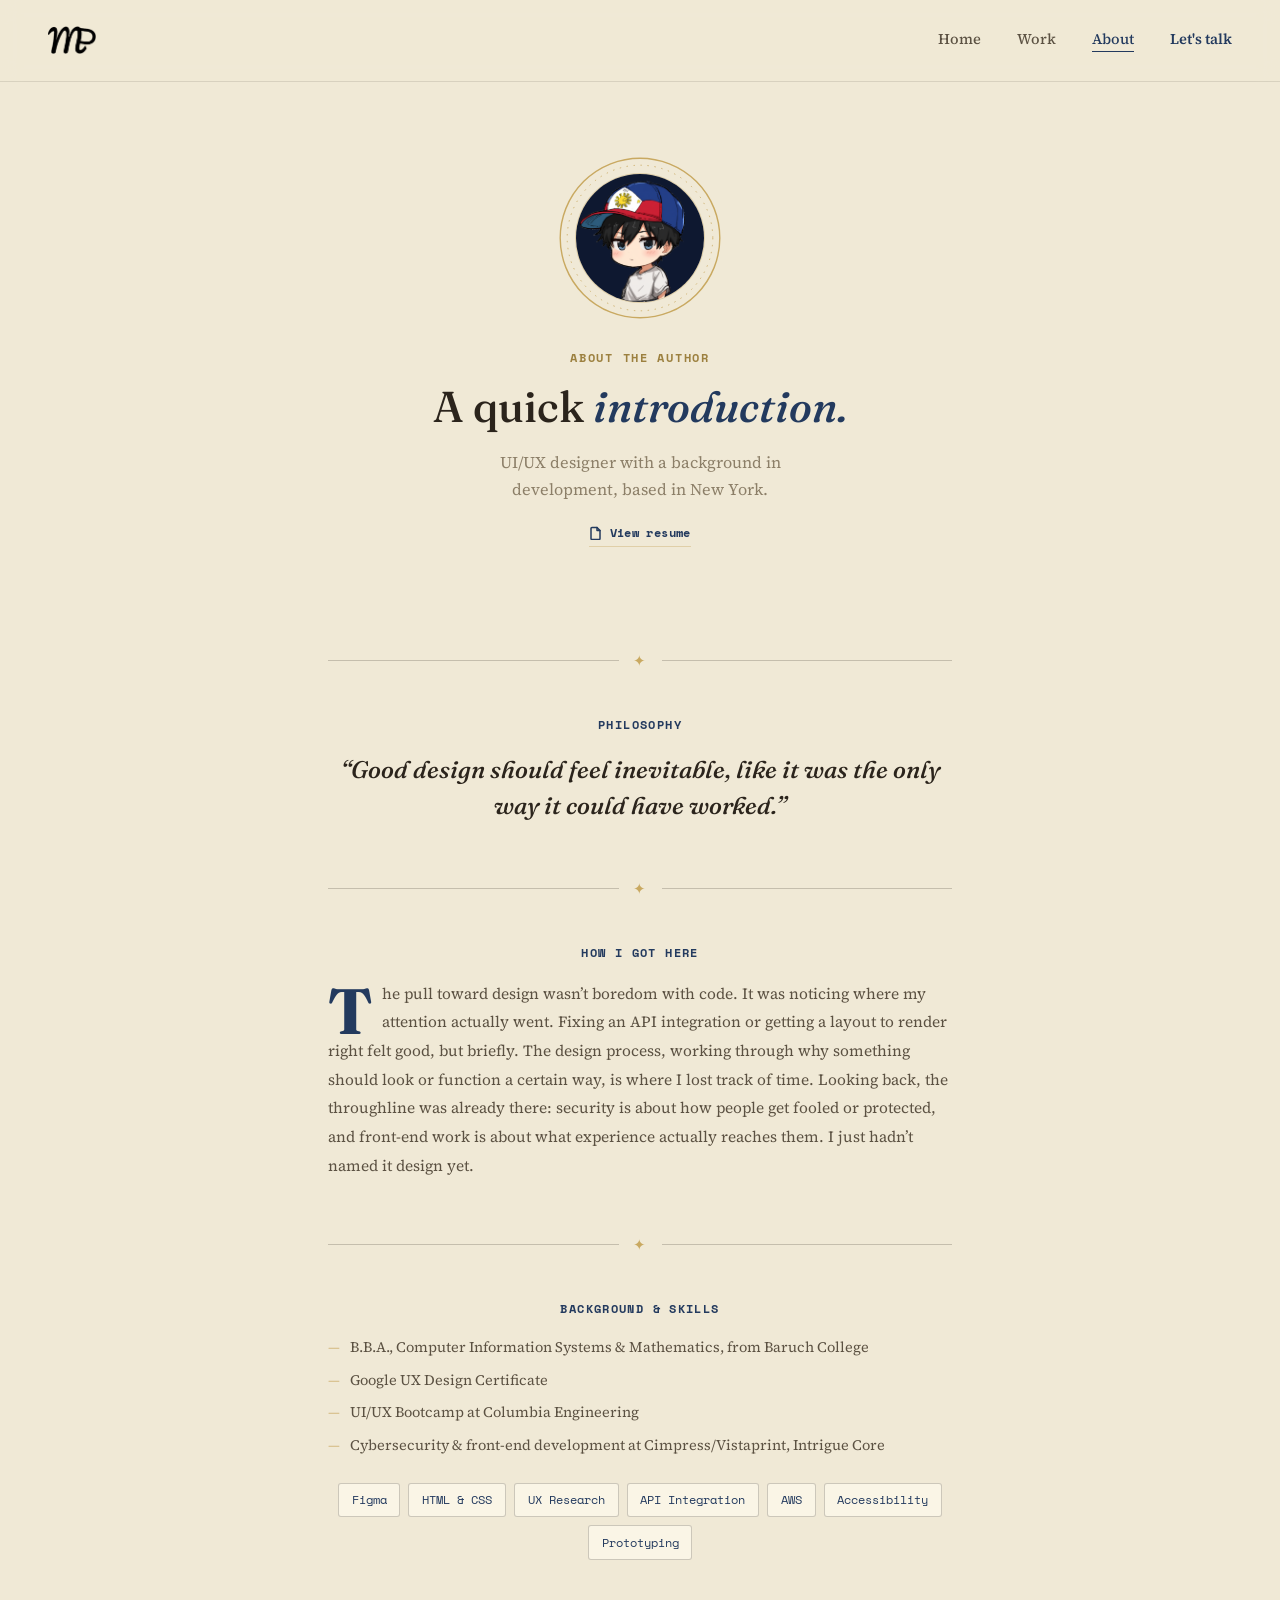
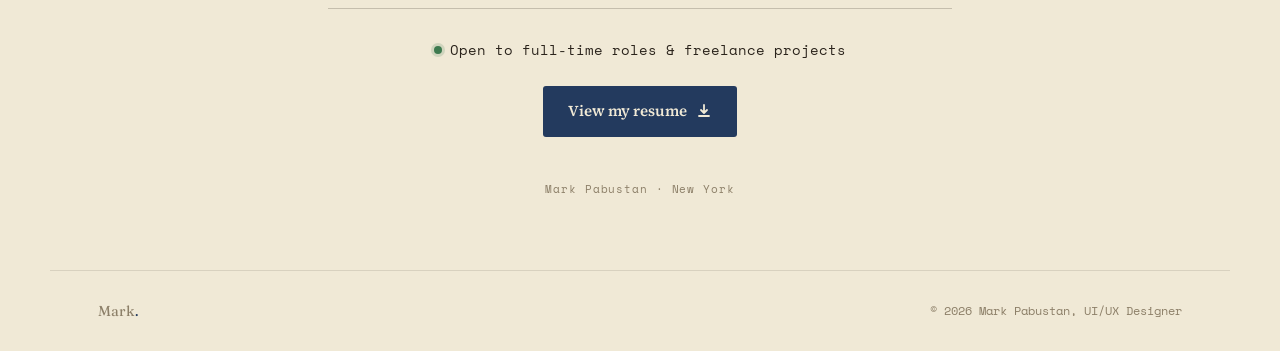
==== commit d0505404: "Add files via upload" ====
--- a/about.html
+++ b/about.html
@@ -6,7 +6,7 @@
   <title>About, Mark Pabustan</title>
   <link rel="preconnect" href="https://fonts.googleapis.com" />
   <link rel="preconnect" href="https://fonts.gstatic.com" crossorigin />
-  <link href="https://fonts.googleapis.com/css2?family=Share+Tech+Mono&family=Literata:ital,opsz,wght@0,18..144,400;0,18..144,500;1,18..144,400&family=Mulish:wght@400;500;600;700&display=swap" rel="stylesheet" />
+  <link href="https://fonts.googleapis.com/css2?family=Fraunces:ital,opsz,wght@0,9..144,400;0,9..144,500;0,9..144,600;0,9..144,700;1,9..144,500&family=Source+Serif+4:opsz,wght@8..60,400;8..60,500;8..60,600&family=Space+Mono:wght@400;700&display=swap" rel="stylesheet" />
   <link rel="stylesheet" href="about.css" />
 
   <!-- Favicon (theme-adaptive) -->
@@ -15,40 +15,33 @@
   <link rel="icon" href="images/favicon.ico" sizes="any">
   <link rel="apple-touch-icon" href="images/apple-touch-icon.png">
   <link rel="manifest" href="site.webmanifest">
-  <meta name="theme-color" content="#030509">
+  <meta name="theme-color" content="#F0E9D6">
 
   <!-- Open Graph / social preview -->
   <meta property="og:type" content="website">
   <meta property="og:site_name" content="Mark Pabustan — UI/UX Designer">
   <meta property="og:title" content="About — Mark Pabustan, UI/UX Designer">
-  <meta property="og:description" content="UI/UX designer with a background in cybersecurity and front-end development, based in New York.">
+  <meta property="og:description" content="UI/UX designer with a background in development, based in New York.">
   <meta property="og:image" content="images/og-image.png">
   <meta name="twitter:card" content="summary_large_image">
   <meta name="twitter:title" content="About — Mark Pabustan, UI/UX Designer">
-  <meta name="twitter:description" content="UI/UX designer with a background in cybersecurity and front-end development, based in New York.">
+  <meta name="twitter:description" content="UI/UX designer with a background in development, based in New York.">
   <meta name="twitter:image" content="images/og-image.png">
 </head>
-<body>
+<body class="about-page">
   <script src="page-transitions.js"></script>
 
   <a href="#main" class="skip-link">Skip to main content</a>
 
-  <!-- Fixed HUD backdrop -->
-  <div class="corridor-bg"><div class="corridor-grid" id="corridor-grid"></div></div>
-  <div class="scanlines"></div>
-  <div class="corridor-vign"></div>
-  <div class="progress-track"><div class="progress-fill" id="progress-fill"></div></div>
-  <div class="hud-readout" id="hud-readout" aria-hidden="true">SYS://ABOUT.EXE<br>BEAT: 1 / 4</div>
-
-  <!-- NAV -->
+  <!-- NAV — same pattern as the homepage: sticky, blurred parchment, logo-black -->
   <header>
-    <nav class="nav" aria-label="Primary">
-      <a href="index.html" class="nav-logo"><img src="images/logo-white.png" alt="Mark Pabustan, home" width="194" height="114"></a>
-      <ul class="nav-links" id="nav-links">
+    <nav class="about-nav" aria-label="Primary">
+      <a href="index.html" class="about-logo"><img src="images/logo-black.png" alt="Mark Pabustan, home" width="195" height="114"></a>
+      <ul class="about-nav-links" id="nav-links">
         <li><a href="index.html">Home</a></li>
-        <li><a href="index.html#work">Work</a></li>
+        <li><a href="index.html#work-reel">Work</a></li>
         <li><a href="about.html" class="is-current">About</a></li>
-        <li><a href="index.html#contact" class="nav-cta">Let's talk</a></li>
+        <li><a href="index.html#contact" class="about-nav-cta">Let's talk</a></li>
       </ul>
       <button class="nav-toggle" id="nav-toggle" aria-expanded="false" aria-controls="nav-links-mobile" aria-label="Open menu">
         <svg width="22" height="22" viewBox="0 0 22 22" fill="none" stroke="currentColor" stroke-width="1.8" stroke-linecap="round" aria-hidden="true">
@@ -58,95 +51,82 @@
     </nav>
     <ul class="nav-links-mobile" id="nav-links-mobile">
       <li><a href="index.html">Home</a></li>
-      <li><a href="index.html#work">Work</a></li>
+      <li><a href="index.html#work-reel">Work</a></li>
       <li><a href="about.html">About</a></li>
-      <li><a href="index.html#contact" class="nav-cta">Let's talk</a></li>
+      <li><a href="index.html#contact" class="about-nav-cta">Let's talk</a></li>
     </ul>
   </header>
 
-  <main id="main" class="beat-wrap">
+  <main id="main">
 
-    <!-- BEAT 0 — HERO -->
-    <section class="beat" id="beat-hero" data-beat="0">
-      <div class="beat-inner">
-        <div class="scan-rig">
-          <div class="scan-ring r1"></div>
-          <div class="scan-ring r2"></div>
-          <div class="photo"><img src="images/avatar-port-circle.png" alt="Mark Pabustan"></div>
-        </div>
-        <div class="hero-text">
-          <p class="scan-tag" id="scan-tag"></p>
-          <p class="eyebrow">About</p>
-          <h1>A quick <em>introduction.</em></h1>
-          <p class="sub">UI/UX designer with a background in cybersecurity and front-end development, based in New York.</p>
-        </div>
+    <!-- HERO — engraved double-ring frame around the author portrait -->
+    <section class="about-hero">
+      <div class="ring-frame">
+        <svg viewBox="0 0 120 120" aria-hidden="true">
+          <circle cx="60" cy="60" r="57" fill="none" stroke="currentColor" stroke-width="1"/>
+          <circle cx="60" cy="60" r="52" fill="none" stroke="currentColor" stroke-width="0.6" stroke-dasharray="1 4"/>
+        </svg>
+        <div class="cameo"><img src="images/avatar-port-circle.png" alt="Mark Pabustan"></div>
       </div>
-      <div class="scroll-cue" id="scroll-cue">
-        <span class="chevrons">
-          <svg width="14" height="8" viewBox="0 0 14 8" fill="none" stroke="currentColor" stroke-width="2" stroke-linecap="round"><path d="M1 1l6 6 6-6"/></svg>
-          <svg width="14" height="8" viewBox="0 0 14 8" fill="none" stroke="currentColor" stroke-width="2" stroke-linecap="round"><path d="M1 1l6 6 6-6"/></svg>
-        </span>
-        Scroll to read on
+      <p class="about-eyebrow">About the author</p>
+      <h1>A quick <em>introduction.</em></h1>
+      <p class="about-sub">UI/UX designer with a background in development, based in New York.</p>
+      <a href="resume.pdf" target="_blank" rel="noopener" class="resume-link">
+        <svg width="14" height="14" viewBox="0 0 14 14" fill="none" stroke="currentColor" stroke-width="1.5" stroke-linecap="round" stroke-linejoin="round" aria-hidden="true"><path d="M3 1.5h5l3 3v8a1 1 0 01-1 1H3a1 1 0 01-1-1v-10a1 1 0 011-1z"/><path d="M8 1.5v3h3"/></svg>
+        View resume
+      </a>
+    </section>
+
+    <div class="divider" aria-hidden="true"><span class="ln"></span><span class="mk">&#10022;</span><span class="ln"></span></div>
+
+    <!-- PHILOSOPHY -->
+    <section>
+      <p class="section-eyebrow">Philosophy</p>
+      <div class="quote-block">
+        <p>&ldquo;Good design should feel inevitable, like it was the only way it could have worked.&rdquo;</p>
       </div>
     </section>
 
-    <!-- BEAT 1 — PHILOSOPHY -->
-    <section class="beat" id="beat-philosophy" data-beat="1">
-      <div class="beat-inner">
-        <p class="chapter-label"><span class="dot"></span>Philosophy</p>
-        <div class="hud-frame quote-panel">
-          <p>&ldquo;Good design should feel inevitable, like it was the only way it could have worked.&rdquo;</p>
-        </div>
+    <div class="divider" aria-hidden="true"><span class="ln"></span><span class="mk">&#10022;</span><span class="ln"></span></div>
+
+    <!-- HOW I GOT HERE — illuminated drop cap, ink-settle reveal on scroll -->
+    <section>
+      <p class="section-eyebrow">How I got here</p>
+      <p class="bio-text reveal" id="bio-text"><span class="dropcap">T</span>he pull toward design wasn&rsquo;t boredom with code. It was noticing where my attention actually went. Fixing an API integration or getting a layout to render right felt good, but briefly. The design process, working through why something should look or function a certain way, is where I lost track of time. Looking back, the throughline was already there: security is about how people get fooled or protected, and front-end work is about what experience actually reaches them. I just hadn&rsquo;t named it design yet.</p>
+    </section>
+
+    <div class="divider" aria-hidden="true"><span class="ln"></span><span class="mk">&#10022;</span><span class="ln"></span></div>
+
+    <!-- BACKGROUND & SKILLS -->
+    <section>
+      <p class="section-eyebrow">Background &amp; skills</p>
+      <div class="rack">
+        <div class="rack-row"><span class="led" aria-hidden="true">&mdash;</span><span>B.B.A., Computer Information Systems &amp; Mathematics, from Baruch College</span></div>
+        <div class="rack-row"><span class="led" aria-hidden="true">&mdash;</span><span>Google UX Design Certificate</span></div>
+        <div class="rack-row"><span class="led" aria-hidden="true">&mdash;</span><span>UI/UX Bootcamp at Columbia Engineering</span></div>
+        <div class="rack-row"><span class="led" aria-hidden="true">&mdash;</span><span>Cybersecurity &amp; front-end development at Cimpress/Vistaprint, Intrigue Core</span></div>
+      </div>
+      <div class="chips">
+        <span class="chip">Figma</span>
+        <span class="chip">HTML &amp; CSS</span>
+        <span class="chip">UX Research</span>
+        <span class="chip">API Integration</span>
+        <span class="chip">AWS</span>
+        <span class="chip">Accessibility</span>
+        <span class="chip">Prototyping</span>
       </div>
     </section>
 
-    <!-- BEAT 2 — HOW I GOT HERE (left) + BACKGROUND & SKILLS (right) -->
-    <section class="beat" id="beat-origin" data-beat="2">
-      <div class="beat-inner duo">
-        <div class="duo-col">
-          <p class="chapter-label"><span class="dot"></span>How I got here</p>
-          <div class="hud-frame terminal-block" id="origin-terminal">
-            <span class="prompt">&gt; </span><span id="origin-text"></span><span class="cursor"></span>
-          </div>
-        </div>
-        <div class="duo-col">
-          <p class="chapter-label"><span class="dot"></span>Background &amp; skills</p>
-          <div class="split-panels">
-            <div class="hud-frame sub-panel">
-              <span class="sub-label">Background</span>
-              <div class="rack-list">
-                <div class="rack-row"><span class="rack-led"></span><span class="txt">B.B.A., Computer Information Systems &amp; Mathematics, from Baruch College</span></div>
-                <div class="rack-row"><span class="rack-led"></span><span class="txt">Google UX Design Certificate</span></div>
-                <div class="rack-row"><span class="rack-led"></span><span class="txt">UI/UX Bootcamp at Columbia Engineering</span></div>
-                <div class="rack-row"><span class="rack-led"></span><span class="txt">Cybersecurity &amp; front-end development at Cimpress/Vistaprint, Intrigue Core</span></div>
-              </div>
-            </div>
-            <div class="hud-frame sub-panel">
-              <span class="sub-label">Tools &amp; skills</span>
-              <div class="skills-cloud">
-                <span class="skill-chip">Figma</span>
-                <span class="skill-chip">HTML &amp; CSS</span>
-                <span class="skill-chip">UX Research</span>
-                <span class="skill-chip">API Integration</span>
-                <span class="skill-chip">AWS</span>
-                <span class="skill-chip">Accessibility</span>
-                <span class="skill-chip">Prototyping</span>
-              </div>
-            </div>
-          </div>
-        </div>
-      </div>
+    <!-- AVAILABILITY (exact original copy) -->
+    <section class="avail-block">
+      <div class="avail-status"><span class="avail-dot" aria-hidden="true"></span>Open to full-time roles &amp; freelance projects</div>
+      <a href="resume.pdf" target="_blank" rel="noopener" class="resume-cta">
+        View my resume
+        <svg width="16" height="16" viewBox="0 0 16 16" fill="none" stroke="currentColor" stroke-width="1.8" stroke-linecap="round" stroke-linejoin="round" aria-hidden="true"><path d="M8 2v8m0 0l-3-3m3 3l3-3M3 13h10"/></svg>
+      </a>
     </section>
 
-    <!-- BEAT 3 — AVAILABILITY (exact original copy) -->
-    <section class="beat" id="beat-availability" data-beat="3">
-      <div class="beat-inner">
-        <p class="chapter-label"><span class="dot"></span>Availability</p>
-        <div class="hud-frame avail-panel">
-          <div class="avail-status"><span class="avail-dot" aria-hidden="true"></span>Open to full-time roles &amp; freelance projects</div>
-        </div>
-      </div>
-    </section>
+    <p class="colophon">Mark Pabustan &middot; New York</p>
 
   </main>
 
--- a/about.css
+++ b/about.css
@@ -1,78 +1,65 @@
 /* ============================================================
-   ABOUT — "Scan & Confirm" (3D)
-   Design system: Jarvis/HUD identification sequence. The page
-   is a sequence of full-viewport "beats" that snap into place
-   one at a time (native CSS scroll-snap, scroll-snap-stop:
-   always, so a fast scroll or hard swipe can't skip a beat —
-   this is the site's one deliberately "locked" page, everywhere
-   else scrolls freely).
-
-   Only one beat is ever visible: the rest sit pushed back in
-   depth (translateZ + scale) at opacity 0 until the snap settles
-   on them, at which point they come forward to full size/opacity.
-   Nothing lingers half-seen mid-transition.
-
-   Palette: near-black void with a single cyan/blue signal color
-   for structure, HUD corner-brackets, scanlines, and a terminal-
-   style decrypt reveal on the origin story — all standing in for
-   Mark's cybersecurity background rather than being decoration
-   for its own sake. Green is reserved ONLY for availability.
+   ABOUT — "About the Author" (Bound Book / Monograph, Option B)
+   Same design system as the homepage (parchment, navy, brass
+   thread) reinterpreted as a book-jacket author page rather than
+   a title page. No spine here — the signature is an engraved
+   double-ring portrait frame, an oversized illuminated drop cap
+   opening the bio, and diamond-flourish dividers between
+   sections. Continuous flow, no scroll-snap "beats."
    ============================================================ */
 
-@import url('https://fonts.googleapis.com/css2?family=Share+Tech+Mono&family=Literata:ital,opsz,wght@0,18..144,400;0,18..144,500;1,18..144,400&family=Mulish:wght@400;500;600;700&display=swap');
+@import url('https://fonts.googleapis.com/css2?family=Fraunces:ital,opsz,wght@0,9..144,400;0,9..144,500;0,9..144,600;0,9..144,700;1,9..144,500&family=Source+Serif+4:opsz,wght@8..60,400;8..60,500;8..60,600&family=Space+Mono:wght@400;700&display=swap');
 
 :root {
-  --void:         #030509;
-  --void-2:       #070B12;
-  --surface:      rgba(8, 16, 28, 0.9);
-  --line:         rgba(34, 211, 238, 0.14);
-  --line-strong:  rgba(34, 211, 238, 0.45);
-
-  --cyan:         #22D3EE;
-  --cyan-bright:  #8DEEFF;
-
-  --ink:          #EAF6FF;
-  --ink-dim:      #9FB6CC;
-  --ink-quiet:    #58718A;
-  --ink-muted:    #35485C;
-
-  --green:        #22E58A;
-  --green-line:   rgba(34, 229, 138, 0.5);
-  --green-soft:   rgba(34, 229, 138, 0.1);
-
-  --serif:  'Literata', Georgia, serif;
-  --mono:   'Share Tech Mono', monospace;
-  --sans:   'Mulish', -apple-system, BlinkMacSystemFont, sans-serif;
-
-  --nav-h: 64px;
+  --paper:       #F0E9D6;
+  --paper-deep:  #E7DCC0;
+  --paper-card:  #FAF5E6;
+  --ink:         #2B241C;
+  --ink-soft:    #5B5142;
+  --ink-quiet:   #8C7F68;
+
+  --navy:        #233A5E;
+  --navy-soft:   #3C5580;
+  --navy-deep:   #16283F;
+
+  --thread:      #C9A961;
+  --thread-dark: #9C803F;
+  --thread-soft: rgba(201, 169, 97, 0.4);
+
+  --green:       #3E7A4F;
+
+  --line:        rgba(43, 36, 28, 0.12);
+  --line-strong: rgba(43, 36, 28, 0.22);
+
+  --font-display: 'Fraunces', Georgia, serif;
+  --font-body:    'Source Serif 4', Georgia, serif;
+  --font-mono:    'Space Mono', monospace;
+
+  --nav-h: 76px;
+
+  --ease-out: cubic-bezier(0.22, 1, 0.36, 1);
 }
 
 * { box-sizing: border-box; }
 
-/* ---------- The magnet ----------
-   scroll-snap-stop: always forces the browser to stop at EVERY
-   beat regardless of scroll speed, instead of only snapping to
-   whichever is nearest once momentum runs out. */
-html {
-  scroll-snap-type: y mandatory;
-}
-
-body {
+html { scroll-behavior: smooth; }
+
+body.about-page {
   margin: 0;
-  background: var(--void);
-  color: var(--ink-dim);
-  font-family: var(--sans);
+  background: var(--paper);
+  color: var(--ink-soft);
+  font-family: var(--font-body);
   font-size: 17px;
-  line-height: 1.6;
+  line-height: 1.7;
   -webkit-font-smoothing: antialiased;
   overflow-x: hidden;
 }
 
-a { color: var(--cyan); text-decoration: none; cursor: pointer; }
+a { color: var(--navy); text-decoration: none; cursor: pointer; }
 
 a:focus-visible,
 button:focus-visible {
-  outline: 2px solid var(--cyan);
+  outline: 2px solid var(--navy);
   outline-offset: 3px;
   border-radius: 2px;
 }
@@ -81,87 +68,58 @@
 
 .skip-link {
   position: absolute; left: -9999px; top: 0;
-  background: var(--cyan); color: var(--void);
-  padding: 0.75rem 1.25rem; border-radius: 6px; z-index: 300;
+  background: var(--navy); color: var(--paper);
+  padding: 0.75rem 1.25rem; border-radius: 4px; z-index: 300;
   font-size: 0.9rem; font-weight: 600;
 }
 .skip-link:focus { left: 1rem; top: 1rem; }
 
-/* ---------- Fixed HUD backdrop ---------- */
-.corridor-bg { position: fixed; inset: 0; z-index: -2; overflow: hidden; }
-.corridor-grid {
-  position: absolute; inset: -10%;
-  background-image:
-    linear-gradient(var(--line) 1px, transparent 1px),
-    linear-gradient(90deg, var(--line) 1px, transparent 1px);
-  background-size: 46px 46px;
-  -webkit-mask-image: radial-gradient(ellipse 65% 55% at 50% 40%, black 30%, transparent 75%);
-          mask-image: radial-gradient(ellipse 65% 55% at 50% 40%, black 30%, transparent 75%);
-}
-.scanlines {
-  position: fixed; inset: 0; z-index: -1; pointer-events: none;
-  background: repeating-linear-gradient(0deg, rgba(34,211,238,0.03) 0px, rgba(34,211,238,0.03) 1px, transparent 1px, transparent 4px);
-  animation: scan-move 1.6s linear infinite;
-}
-@keyframes scan-move { from { background-position: 0 0; } to { background-position: 0 8px; } }
-.corridor-vign { position: fixed; inset: 0; z-index: -1; pointer-events: none; background: radial-gradient(ellipse 80% 60% at 50% 30%, transparent 45%, var(--void) 95%); }
-
-/* ---------- Progress + HUD readout ---------- */
-.progress-track { position: fixed; top: 0; left: 0; width: 100%; height: 3px; z-index: 210; background: rgba(255,255,255,0.05); }
-.progress-fill { position: absolute; top: 0; left: 0; height: 100%; width: 0%; background: linear-gradient(90deg, var(--cyan), var(--cyan-bright)); box-shadow: 0 0 10px var(--cyan); transition: width 0.4s ease; }
-
-.hud-readout {
-  position: fixed; top: calc(var(--nav-h) + 14px); right: 16px; z-index: 150;
-  font-family: var(--mono); font-size: 0.66rem; letter-spacing: 0.05em; text-align: right;
-  color: var(--cyan); background: rgba(4,8,14,0.7);
-  border: 1px solid var(--line-strong); padding: 0.4rem 0.7rem; border-radius: 4px;
-  pointer-events: none;
-}
-
-/* ---------- Nav — fixed overlay so it never eats into a beat's
-     100dvh, matching the HUD's "always-on display" feel ---------- */
-.nav {
-  position: fixed; top: 0; left: 0; right: 0; z-index: 200;
-  height: var(--nav-h);
-  display: flex; align-items: center; justify-content: space-between;
-  padding: 0 2.5rem;
-  background: rgba(3, 5, 9, 0.72);
+/* ---------- Nav — same pattern as the homepage ---------- */
+.about-nav {
+  position: sticky;
+  top: 0;
+  z-index: 50;
+  display: flex;
+  align-items: center;
+  justify-content: space-between;
+  padding: 1.15rem clamp(1.5rem, 4vw, 3rem);
+  min-height: var(--nav-h);
+  background: rgba(240, 233, 214, 0.86);
   backdrop-filter: blur(10px);
   -webkit-backdrop-filter: blur(10px);
   border-bottom: 1px solid var(--line);
 }
-.nav-logo { display: inline-flex; align-items: center; min-height: 44px; }
-.nav-logo img { height: 26px; width: auto; display: block; filter: brightness(1.4); }
-
-.nav-links { display: flex; align-items: center; gap: 2rem; list-style: none; }
-.nav-links a {
-  font-size: 0.85rem; font-weight: 500; color: var(--ink-quiet);
+
+.about-logo { display: inline-flex; align-items: center; min-height: 44px; }
+.about-logo img { height: 28px; width: auto; display: block; }
+
+.about-nav-links { display: flex; align-items: center; gap: 2.25rem; list-style: none; margin: 0; padding: 0; }
+.about-nav-links a {
+  font-family: var(--font-body); font-size: 0.92rem; font-weight: 500; color: var(--ink-soft);
   position: relative; padding-bottom: 2px;
   display: inline-flex; align-items: center; min-height: 44px;
-  transition: color 0.2s ease;
-}
-.nav-links a::after {
+}
+.about-nav-links a::after {
   content: ''; position: absolute; left: 0; bottom: 10px;
-  width: 0%; height: 1px; background: var(--cyan);
-  transition: width 0.25s ease;
-}
-.nav-links a:hover { color: var(--ink); }
-.nav-links a:hover::after, .nav-links a:focus-visible::after { width: 100%; }
-.nav-links a.is-current { color: var(--cyan-bright); }
-.nav-links a.is-current::after { width: 100%; }
-.nav-cta { color: var(--cyan) !important; font-weight: 600 !important; }
+  width: 0%; height: 1px; background: var(--navy);
+  transition: width 0.25s var(--ease-out);
+}
+.about-nav-links a:hover::after, .about-nav-links a:focus-visible::after { width: 100%; }
+.about-nav-links a.is-current { color: var(--navy); }
+.about-nav-links a.is-current::after { width: 100%; }
+.about-nav-cta { color: var(--navy) !important; font-weight: 600 !important; }
 
 .nav-toggle {
   display: none; align-items: center; justify-content: center;
   width: 44px; height: 44px; background: none; border: none;
-  color: var(--ink); cursor: pointer; border-radius: 8px;
-}
-.nav-toggle:hover { background: rgba(34,211,238,0.08); }
+  color: var(--navy); cursor: pointer; border-radius: 8px;
+}
+.nav-toggle:hover { background: rgba(35, 58, 94, 0.08); }
 
 .nav-links-mobile {
   display: none; list-style: none; flex-direction: column;
-  background: var(--void-2); border-bottom: 1px solid var(--line-strong);
-  position: fixed; top: var(--nav-h); left: 0; right: 0; z-index: 199;
+  background: var(--paper-card); border-bottom: 1px solid var(--line-strong);
+  position: sticky; top: var(--nav-h); z-index: 49;
   margin: 0; padding: 0;
 }
 .nav-links-mobile.is-open { display: flex; }
@@ -169,157 +127,184 @@
 .nav-links-mobile li:first-child { border-top: none; }
 .nav-links-mobile a {
   display: flex; align-items: center; min-height: 48px; padding: 0 1.5rem;
-  font-size: 0.95rem; font-weight: 500; color: var(--ink-dim);
-}
-.nav-links-mobile a.nav-cta { color: var(--cyan); font-weight: 600; }
-
-/* ---------- HUD corner-bracket frame ---------- */
-.hud-frame { position: relative; }
-.hud-corner { position: absolute; width: 16px; height: 16px; border-color: var(--cyan); opacity: 0.8; pointer-events: none; }
-.hud-corner.tl { top: -1px; left: -1px; border-top: 2px solid; border-left: 2px solid; }
-.hud-corner.tr { top: -1px; right: -1px; border-top: 2px solid; border-right: 2px solid; }
-.hud-corner.bl { bottom: -1px; left: -1px; border-bottom: 2px solid; border-left: 2px solid; }
-.hud-corner.br { bottom: -1px; right: -1px; border-bottom: 2px solid; border-right: 2px solid; }
-#beat-availability .hud-corner { border-color: var(--green); }
-
-/* ---------- Beats ----------
-   100dvh (with vh fallback for older browsers) + scroll-snap-align:
-   center is what keeps the beat's content centered in the ACTUAL
-   visible viewport consistently, even as mobile browser chrome
-   (address bar) shows/hides and changes the visible height without
-   changing the vh unit. */
-.beat-wrap { perspective: 1400px; }
-.beat {
-  height: 100vh;
-  height: 100dvh;
-  scroll-snap-align: center;
-  scroll-snap-stop: always;
-  display: flex;
-  align-items: center;
-  justify-content: center;
-  padding: calc(var(--nav-h) + 1rem) 1.5rem 1.5rem;
-  position: relative;
-  opacity: 0;
-  transform: translateZ(-240px) scale(0.9);
-  transition: opacity 0.5s ease, transform 0.6s cubic-bezier(0.22, 1, 0.36, 1);
-  pointer-events: none;
-}
-.beat.is-active {
-  opacity: 1;
-  transform: translateZ(0) scale(1);
-  pointer-events: auto;
-}
-.beat-inner { width: 100%; max-width: 880px; }
-
-/* ---------- Hero: scanning-ring identification ---------- */
-.scan-rig { position: relative; width: 156px; height: 156px; margin: 0 auto 1.3rem; }
-.scan-rig .photo {
-  position: absolute; inset: 20px; border-radius: 50%; overflow: hidden;
-  border: 2px solid var(--cyan); box-shadow: 0 0 26px rgba(34,211,238,0.4), inset 0 0 16px rgba(34,211,238,0.2);
-}
-.scan-rig .photo img { width: 100%; height: 100%; object-fit: cover; }
-.scan-ring { position: absolute; inset: 0; border-radius: 50%; border: 1px solid rgba(34,211,238,0.35); }
-.scan-ring.r1 { animation: spin-cw 9s linear infinite; border-style: dashed; }
-.scan-ring.r2 { inset: 9px; animation: spin-ccw 13s linear infinite; border-color: rgba(34,211,238,0.5); }
-.scan-ring.r2::before, .scan-ring.r2::after { content: ''; position: absolute; width: 5px; height: 5px; border-radius: 50%; background: var(--cyan); box-shadow: 0 0 6px var(--cyan); }
-.scan-ring.r2::before { top: -2.5px; left: 50%; margin-left: -2.5px; }
-.scan-ring.r2::after { bottom: -2.5px; left: 50%; margin-left: -2.5px; }
-@keyframes spin-cw { from { transform: rotate(0); } to { transform: rotate(360deg); } }
-@keyframes spin-ccw { from { transform: rotate(0); } to { transform: rotate(-360deg); } }
-
-.hero-text { text-align: center; }
-.scan-tag { font-family: var(--mono); font-size: 0.7rem; letter-spacing: 0.12em; text-transform: uppercase; color: var(--cyan-bright); margin-bottom: 0.6rem; min-height: 1.2em; }
-.hero-text .eyebrow { font-family: var(--mono); font-size: 0.72rem; letter-spacing: 0.16em; text-transform: uppercase; color: var(--cyan); margin-bottom: 0.7rem; }
-.hero-text h1 { font-family: var(--serif); font-weight: 400; font-size: clamp(2.1rem, 5.4vw, 3.1rem); line-height: 1.14; color: var(--ink); margin: 0 0 0.9rem; }
-.hero-text h1 em { font-style: italic; color: var(--cyan); }
-.hero-text p.sub { font-size: 1rem; color: var(--ink-quiet); max-width: 42ch; margin: 0 auto; }
-
-.scroll-cue {
-  position: absolute; bottom: 2.5rem; left: 50%; transform: translateX(-50%);
-  display: flex; align-items: center; gap: 0.6rem;
-  font-family: var(--mono); font-size: 0.74rem; letter-spacing: 0.06em; text-transform: uppercase; color: var(--ink);
-  transition: opacity 0.4s ease;
-}
-.scroll-cue .chevrons { display: flex; flex-direction: column; gap: 2px; }
-.scroll-cue .chevrons svg { animation: chev-bounce 1.4s ease-in-out infinite; color: var(--cyan); }
-.scroll-cue .chevrons svg:nth-child(2) { animation-delay: 0.15s; opacity: 0.5; }
-@keyframes chev-bounce { 0%, 100% { transform: translateY(0); opacity: 1; } 50% { transform: translateY(5px); opacity: 0.35; } }
-
-/* ---------- Chapter label ---------- */
-.chapter-label { display: flex; align-items: center; justify-content: center; gap: 0.55rem; font-family: var(--mono); font-size: 0.7rem; letter-spacing: 0.14em; text-transform: uppercase; color: var(--cyan); margin-bottom: 1.3rem; }
-.chapter-label .dot { width: 6px; height: 6px; border-radius: 50%; background: var(--cyan); box-shadow: 0 0 8px var(--cyan); }
-#beat-availability .chapter-label { color: var(--green); }
-#beat-availability .chapter-label .dot { background: var(--green); }
-
-/* ---------- Philosophy ---------- */
-.quote-panel { max-width: 560px; margin: 0 auto; background: var(--surface); border: 1px solid var(--line-strong); padding: 1.8rem 2rem; text-align: center; }
-.quote-panel p { font-family: var(--serif); font-style: italic; font-size: clamp(1.25rem, 2.6vw, 1.65rem); color: var(--ink); margin: 0; }
-
-/* ---------- How I got here (left) + Background & skills (right) ---------- */
-.duo { display: grid; grid-template-columns: 1fr 1fr; gap: 1.75rem; align-items: start; }
-.duo-col .chapter-label { justify-content: flex-start; }
-
-.terminal-block { background: rgba(4,10,18,0.94); border: 1px solid var(--line-strong); padding: 1.2rem 1.4rem; font-family: var(--mono); font-size: 0.82rem; line-height: 1.55; color: var(--cyan-bright); min-height: 11em; }
-.terminal-block .prompt { color: var(--ink-quiet); }
-.terminal-block .cursor { display: inline-block; width: 7px; height: 1em; background: var(--cyan); vertical-align: text-bottom; animation: blink 1s step-end infinite; }
-@keyframes blink { 50% { opacity: 0; } }
-
-.split-panels { display: flex; flex-direction: column; gap: 1rem; }
-.sub-panel { background: var(--surface); border: 1px solid var(--line-strong); padding: 1rem 1.2rem; }
-.sub-panel .sub-label { font-family: var(--mono); font-size: 0.64rem; letter-spacing: 0.1em; text-transform: uppercase; color: var(--cyan); display: block; margin-bottom: 0.7rem; }
-
-.rack-list { display: flex; flex-direction: column; gap: 0.5rem; }
-.rack-row { display: flex; align-items: flex-start; gap: 0.6rem; }
-.rack-led { width: 6px; height: 6px; border-radius: 50%; background: var(--cyan); box-shadow: 0 0 8px var(--cyan); flex-shrink: 0; margin-top: 0.4em; }
-.rack-row span.txt { font-size: 0.82rem; color: var(--ink-dim); line-height: 1.5; }
-
-.skills-cloud { display: flex; flex-wrap: wrap; gap: 0.4rem; }
-.skill-chip { font-family: var(--mono); font-size: 0.7rem; color: var(--cyan-bright); background: rgba(34,211,238,0.07); border: 1px solid var(--line-strong); padding: 0.35rem 0.7rem; }
-
-/* ---------- Availability — the only green in the page ---------- */
-.avail-panel { max-width: 480px; margin: 0 auto; background: var(--green-soft); border: 1px solid var(--green-line); padding: 1.6rem 1.9rem; box-shadow: 0 0 30px rgba(34,229,138,0.12); text-align: center; }
-.avail-status { display: inline-flex; align-items: center; gap: 0.5rem; font-family: var(--mono); font-size: 0.85rem; color: var(--ink); }
-.avail-dot { width: 8px; height: 8px; border-radius: 50%; background: var(--green); animation: dot-pulse 1.6s ease-in-out infinite; }
-@keyframes dot-pulse { 0%,100% { box-shadow: 0 0 0 3px rgba(34,229,138,0.3); } 50% { box-shadow: 0 0 0 8px rgba(34,229,138,0); } }
-
-/* ---------- Footer — the one non-100dvh snap stop, reachable
-     after Availability without breaking the mandatory snap chain ---------- */
+  font-size: 0.95rem; font-weight: 500; color: var(--ink-soft);
+}
+.nav-links-mobile a.about-nav-cta { color: var(--navy); font-weight: 600; }
+
+/* ---------- Main column ---------- */
+main {
+  max-width: 680px;
+  margin: 0 auto;
+  padding: 0 1.75rem;
+}
+
+/* ---------- Hero — engraved double-ring portrait frame ---------- */
+.about-hero { padding: 4.5rem 0 3rem; text-align: center; }
+
+.ring-frame { width: 168px; height: 168px; margin: 0 auto 1.6rem; position: relative; }
+.ring-frame svg { position: absolute; inset: 0; width: 100%; height: 100%; color: var(--thread); }
+.ring-frame .cameo {
+  position: absolute; inset: 19px; border-radius: 50%; overflow: hidden;
+  background: var(--paper); border: 1px solid var(--thread-soft);
+}
+.ring-frame .cameo img { width: 100%; height: 100%; object-fit: cover; }
+
+.about-eyebrow {
+  font-family: var(--font-mono); font-size: 0.76rem; font-weight: 700;
+  letter-spacing: 0.14em; text-transform: uppercase; color: var(--thread-dark);
+  margin-bottom: 0.9rem;
+}
+.about-hero h1 {
+  font-family: var(--font-display); font-weight: 500;
+  font-size: clamp(2rem, 5vw, 2.7rem); line-height: 1.18;
+  color: var(--ink); margin: 0 0 1rem;
+}
+.about-hero h1 em { font-style: italic; color: var(--navy); }
+.about-hero .about-sub {
+  font-size: 1.02rem; color: var(--ink-quiet);
+  max-width: 36ch; margin: 0 auto; line-height: 1.65;
+}
+
+.resume-link {
+  display: inline-flex; align-items: center; gap: 0.4rem;
+  margin-top: 1.2rem;
+  font-family: var(--font-mono); font-size: 0.78rem; font-weight: 700;
+  letter-spacing: 0.03em; color: var(--navy);
+  border-bottom: 1px solid var(--thread-soft);
+  padding-bottom: 2px;
+  transition: border-color 0.2s ease, color 0.2s ease;
+}
+.resume-link svg { flex-shrink: 0; }
+.resume-link:hover, .resume-link:focus-visible { border-color: var(--navy); color: var(--navy-soft); }
+
+/* ---------- Diamond-flourish divider — the section signature ---------- */
+.divider { display: flex; align-items: center; gap: 14px; margin: 3.2rem 0 2.6rem; color: var(--thread); }
+.divider .ln { flex: 1; height: 1px; background: var(--line-strong); }
+.divider .mk { font-size: 15px; letter-spacing: 2px; }
+
+/* ---------- Section eyebrow (replaces the old chapter-label HUD dot) ---------- */
+.section-eyebrow {
+  font-family: var(--font-mono); font-size: 0.72rem; font-weight: 700;
+  letter-spacing: 0.12em; text-transform: uppercase; color: var(--navy);
+  text-align: center; margin: 0 0 1.1rem;
+}
+
+/* ---------- Philosophy quote ---------- */
+.quote-block { text-align: center; margin-bottom: 0.5rem; }
+.quote-block p {
+  font-family: var(--font-display); font-style: italic; font-weight: 500;
+  font-size: clamp(1.2rem, 3vw, 1.5rem); color: var(--ink);
+  margin: 0; line-height: 1.5;
+}
+
+/* ---------- How I got here — illuminated drop cap ---------- */
+.bio-text { font-size: 15.5px; color: var(--ink-soft); line-height: 1.85; margin: 0; }
+.bio-text .dropcap {
+  float: left; font-family: var(--font-display); font-weight: 700;
+  font-size: 64px; line-height: 0.78; color: var(--navy);
+  padding: 6px 10px 0 0;
+}
+
+/* Ink-settle reveal — content resolves into focus as it scrolls into
+   view, the book-appropriate reinterpretation of the old terminal
+   glyph-scramble decrypt effect. */
+.bio-text.reveal {
+  opacity: 0; filter: blur(3px); transform: translateY(6px);
+  transition: opacity 1s var(--ease-out), filter 1s var(--ease-out), transform 1s var(--ease-out);
+}
+.bio-text.reveal.is-in { opacity: 1; filter: blur(0); transform: translateY(0); }
+
+/* ---------- Background & skills ---------- */
+.rack { display: flex; flex-direction: column; gap: 0.6rem; margin-bottom: 1.4rem; }
+.rack-row { display: flex; gap: 0.65rem; font-size: 14.5px; color: var(--ink-soft); line-height: 1.6; }
+.rack-row .led { color: var(--thread); font-family: var(--font-display); flex-shrink: 0; }
+
+.chips { display: flex; flex-wrap: wrap; gap: 0.5rem; justify-content: center; margin-top: 1.6rem; }
+.chip {
+  font-family: var(--font-mono); font-size: 0.72rem; color: var(--navy);
+  background: var(--paper-card); border: 1px solid var(--line-strong);
+  padding: 0.4rem 0.8rem; border-radius: 3px;
+}
+
+/* ---------- Availability ---------- */
+.avail-block { text-align: center; margin-top: 3rem; padding-top: 1.6rem; border-top: 1px solid var(--line-strong); }
+.avail-status {
+  display: inline-flex; align-items: center; gap: 0.55rem;
+  font-family: var(--font-mono); font-size: 0.85rem; color: var(--ink);
+}
+.avail-dot {
+  width: 8px; height: 8px; border-radius: 50%; background: var(--green);
+  box-shadow: 0 0 0 3px rgba(62, 122, 79, 0.18);
+  animation: dot-pulse 1.8s ease-in-out infinite;
+}
+@keyframes dot-pulse {
+  0%, 100% { box-shadow: 0 0 0 3px rgba(62, 122, 79, 0.18); }
+  50%      { box-shadow: 0 0 0 6px rgba(62, 122, 79, 0); }
+}
+
+.resume-cta {
+  display: flex; width: fit-content; align-items: center; gap: 0.55rem;
+  margin: 1.4rem auto 0;
+  font-family: var(--font-body); font-weight: 600; font-size: 0.95rem;
+  color: var(--paper); background: var(--navy);
+  padding: 0.8rem 1.6rem; border-radius: 3px;
+  transition: background 0.2s ease;
+}
+.resume-cta:hover, .resume-cta:focus-visible { background: var(--navy-soft); }
+.resume-cta svg { transition: transform 0.2s ease; }
+.resume-cta:hover svg { transform: translateY(2px); }
+
+.colophon {
+  text-align: center; margin: 2.6rem 0 4.5rem;
+  font-family: var(--font-mono); font-size: 0.7rem; letter-spacing: 0.08em; color: var(--ink-quiet);
+}
+
+/* ---------- Footer — matches the homepage ---------- */
 footer {
-  scroll-snap-align: start;
-  text-align: center;
-  padding: 2.5rem 1.5rem 3rem;
-  font-family: var(--mono);
-  font-size: 0.78rem;
-  color: var(--ink-muted);
-  position: relative;
-  z-index: 2;
-  background: var(--void-2);
   border-top: 1px solid var(--line);
-}
-.footer-logo { font-family: var(--serif); font-size: 0.95rem; color: var(--ink-quiet); display: block; margin-bottom: 0.4rem; }
-.footer-logo span { color: var(--cyan); }
+  padding: 1.75rem clamp(1.5rem, 4vw, 3rem);
+  display: flex; align-items: center; justify-content: space-between; gap: 1rem;
+  max-width: 1180px; margin: 0 auto;
+  font-family: var(--font-mono); font-size: 0.72rem; color: var(--ink-quiet);
+}
+.footer-logo { font-family: var(--font-display); font-size: 0.9rem; color: var(--ink-quiet); }
+.footer-logo span { color: var(--navy); }
 
 /* ============================================================
    RESPONSIVE
    ============================================================ */
 @media (max-width: 900px) {
-  .nav { padding: 0 1.5rem; }
+  .about-nav { padding: 1rem 1.5rem; }
 }
 
 @media (max-width: 760px) {
-  .duo { grid-template-columns: 1fr; gap: 1.25rem; }
+  main { padding: 0 1.4rem; }
+  .about-hero { padding: 3.5rem 0 2.5rem; }
+  .divider { margin: 2.6rem 0 2.2rem; }
 }
 
 @media (max-width: 640px) {
-  .nav-links { display: none; }
+  .about-nav-links { display: none; }
   .nav-toggle { display: flex; order: -1; }
-  .nav-logo { order: 1; }
-  .nav { padding: 0 1.1rem; }
-}
-
-@media (max-width: 480px) {
-  .scan-rig { width: 116px; height: 116px; }
-  .terminal-block { font-size: 0.78rem; min-height: auto; }
-  .beat { padding: calc(var(--nav-h) + 0.75rem) 1.1rem 1.1rem; }
-  .hud-readout { font-size: 0.6rem; padding: 0.35rem 0.6rem; }
-}
+  .about-logo { order: 1; }
+  .about-nav { padding: 0 1.1rem; }
+
+  .about-hero { padding: 3rem 0 2rem; }
+  .ring-frame { width: 140px; height: 140px; }
+  .bio-text .dropcap { font-size: 52px; }
+
+  footer { flex-direction: column; text-align: center; gap: 0.5rem; padding: 1.5rem 1.25rem; }
+}
+
+@media (max-width: 400px) {
+  .about-hero h1 { font-size: clamp(1.7rem, 8vw, 2rem); }
+}
+
+@media (prefers-reduced-motion: reduce) {
+  html { scroll-behavior: auto; }
+  .bio-text.reveal {
+    transition: none;
+    opacity: 1; filter: none; transform: none;
+  }
+  .avail-dot { animation: none; }
+}
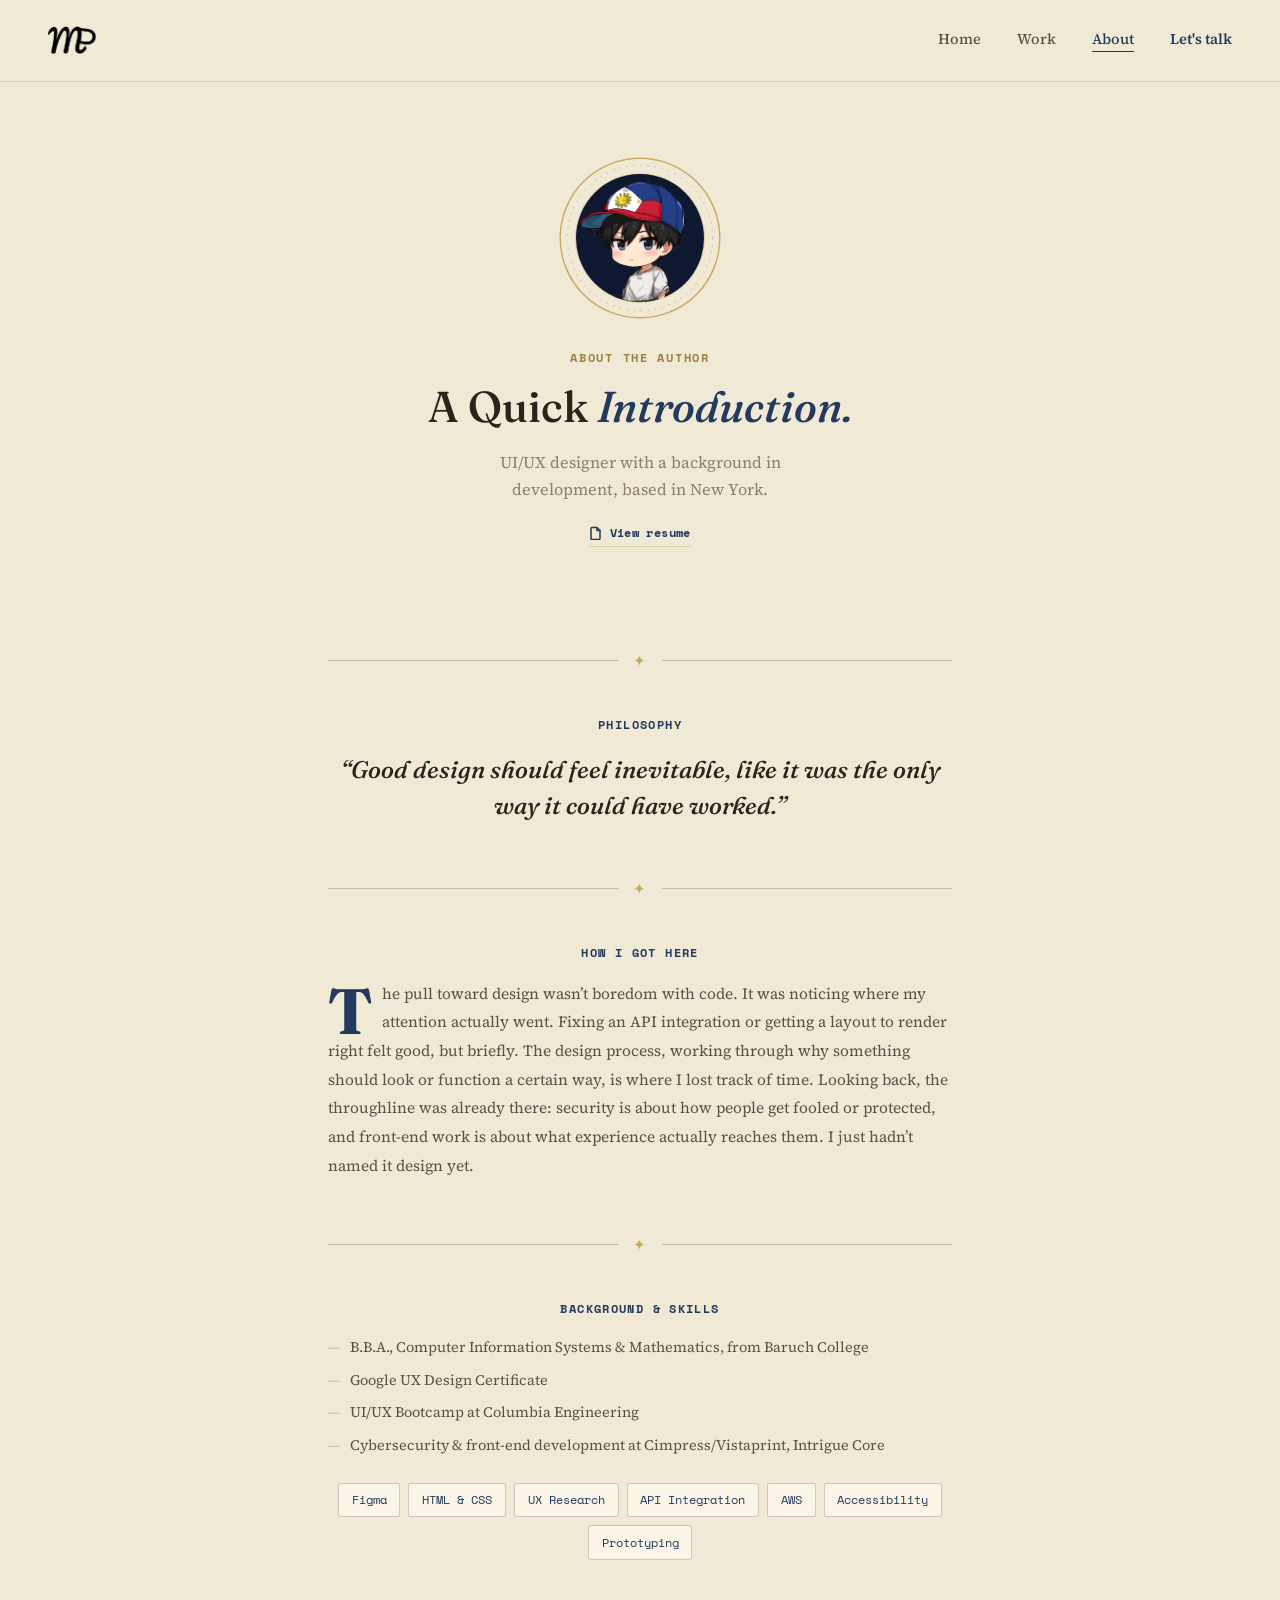
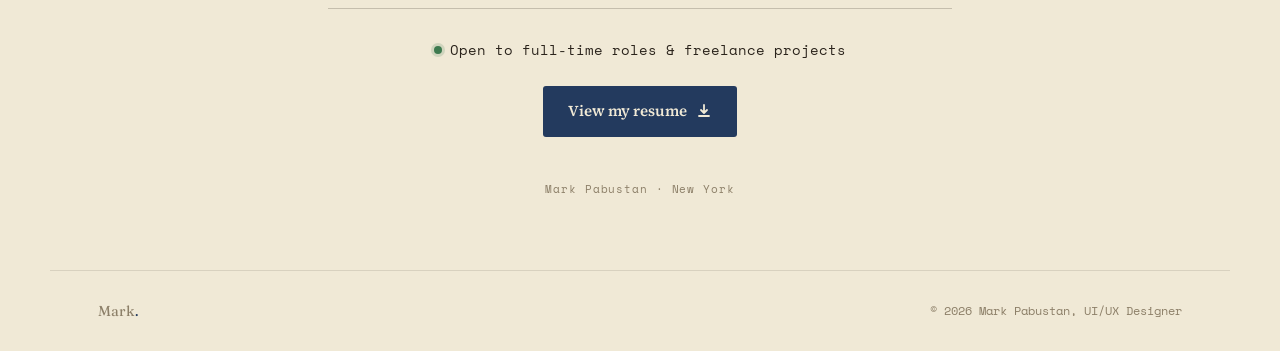
==== commit 6763e335: "Add files via upload" ====
--- a/about.html
+++ b/about.html
@@ -69,7 +69,7 @@
         <div class="cameo"><img src="images/avatar-port-circle.png" alt="Mark Pabustan"></div>
       </div>
       <p class="about-eyebrow">About the author</p>
-      <h1>A quick <em>introduction.</em></h1>
+      <h1>A Quick <em>Introduction.</em></h1>
       <p class="about-sub">UI/UX designer with a background in development, based in New York.</p>
       <a href="resume.pdf" target="_blank" rel="noopener" class="resume-link">
         <svg width="14" height="14" viewBox="0 0 14 14" fill="none" stroke="currentColor" stroke-width="1.5" stroke-linecap="round" stroke-linejoin="round" aria-hidden="true"><path d="M3 1.5h5l3 3v8a1 1 0 01-1 1H3a1 1 0 01-1-1v-10a1 1 0 011-1z"/><path d="M8 1.5v3h3"/></svg>
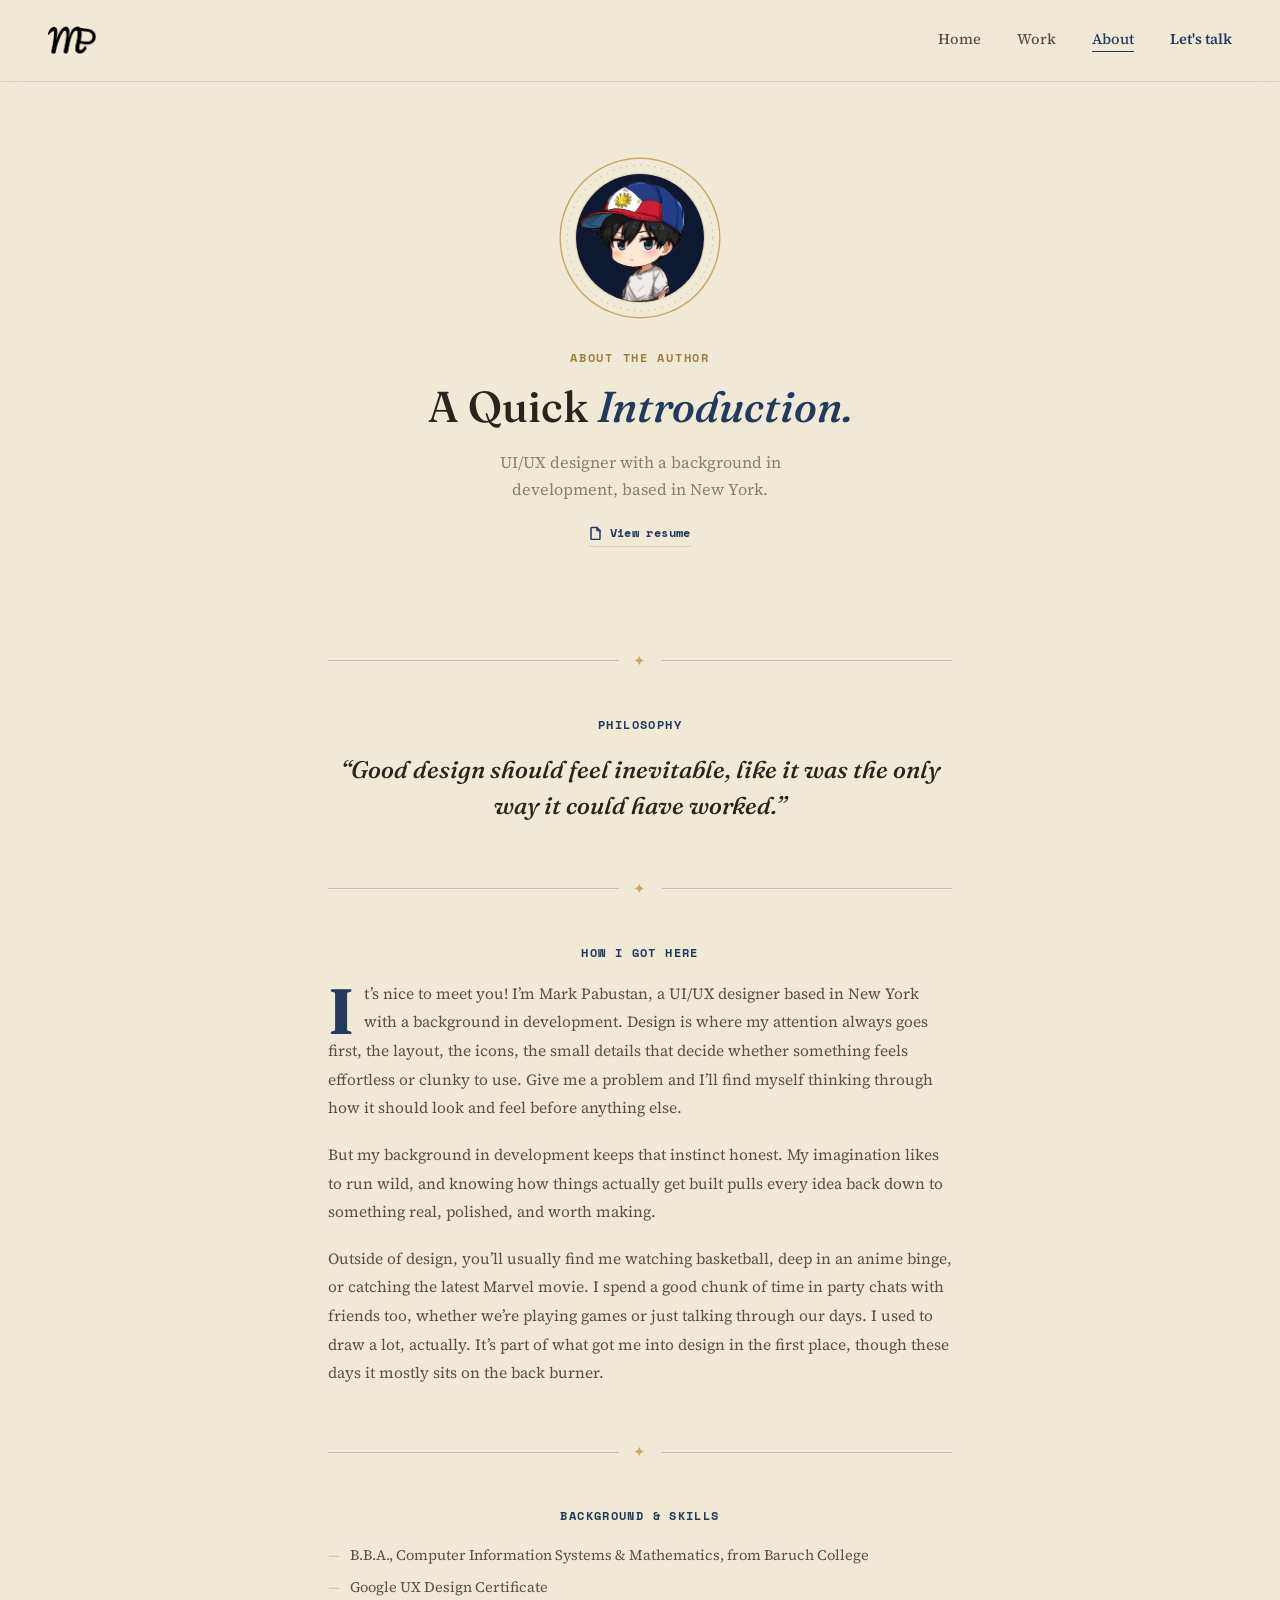
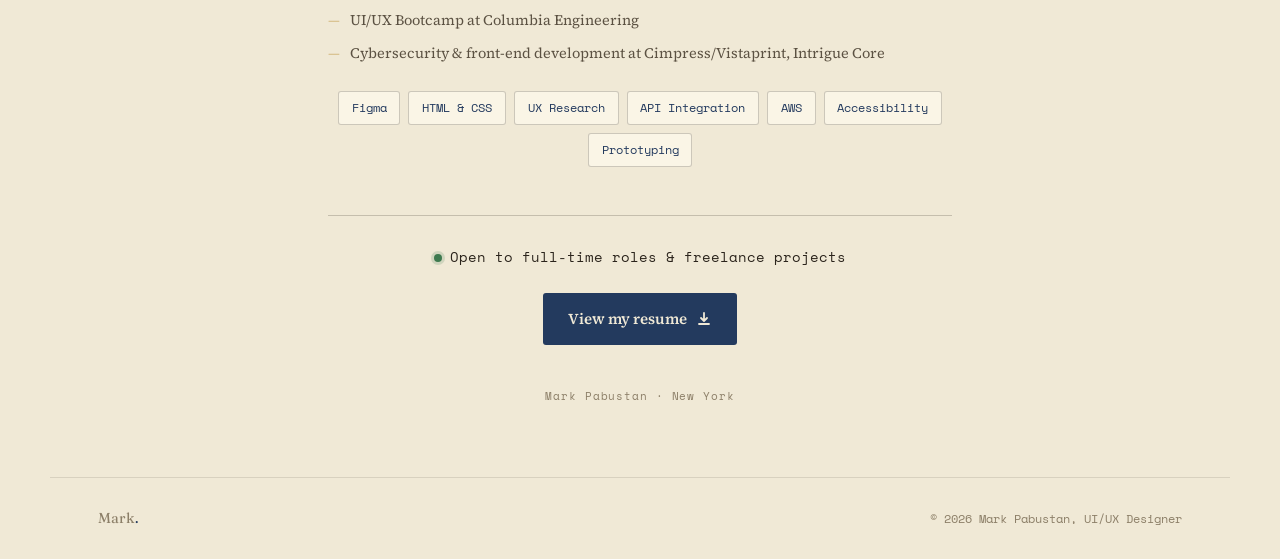
==== commit ab832288: "Add files via upload" ====
--- a/about.html
+++ b/about.html
@@ -92,7 +92,11 @@
     <!-- HOW I GOT HERE — illuminated drop cap, ink-settle reveal on scroll -->
     <section>
       <p class="section-eyebrow">How I got here</p>
-      <p class="bio-text reveal" id="bio-text"><span class="dropcap">T</span>he pull toward design wasn&rsquo;t boredom with code. It was noticing where my attention actually went. Fixing an API integration or getting a layout to render right felt good, but briefly. The design process, working through why something should look or function a certain way, is where I lost track of time. Looking back, the throughline was already there: security is about how people get fooled or protected, and front-end work is about what experience actually reaches them. I just hadn&rsquo;t named it design yet.</p>
+      <div class="bio-text reveal" id="bio-text">
+        <p><span class="dropcap">I</span>t&rsquo;s nice to meet you! I&rsquo;m Mark Pabustan, a UI/UX designer based in New York with a background in development. Design is where my attention always goes first, the layout, the icons, the small details that decide whether something feels effortless or clunky to use. Give me a problem and I&rsquo;ll find myself thinking through how it should look and feel before anything else.</p>
+        <p>But my background in development keeps that instinct honest. My imagination likes to run wild, and knowing how things actually get built pulls every idea back down to something real, polished, and worth making.</p>
+        <p>Outside of design, you&rsquo;ll usually find me watching basketball, deep in an anime binge, or catching the latest Marvel movie. I spend a good chunk of time in party chats with friends too, whether we&rsquo;re playing games or just talking through our days. I used to draw a lot, actually. It&rsquo;s part of what got me into design in the first place, though these days it mostly sits on the back burner.</p>
+      </div>
     </section>
 
     <div class="divider" aria-hidden="true"><span class="ln"></span><span class="mk">&#10022;</span><span class="ln"></span></div>
--- a/about.css
+++ b/about.css
@@ -199,6 +199,8 @@
 
 /* ---------- How I got here — illuminated drop cap ---------- */
 .bio-text { font-size: 15.5px; color: var(--ink-soft); line-height: 1.85; margin: 0; }
+.bio-text p { margin: 0 0 1.15em; }
+.bio-text p:last-child { margin-bottom: 0; }
 .bio-text .dropcap {
   float: left; font-family: var(--font-display); font-weight: 700;
   font-size: 64px; line-height: 0.78; color: var(--navy);
